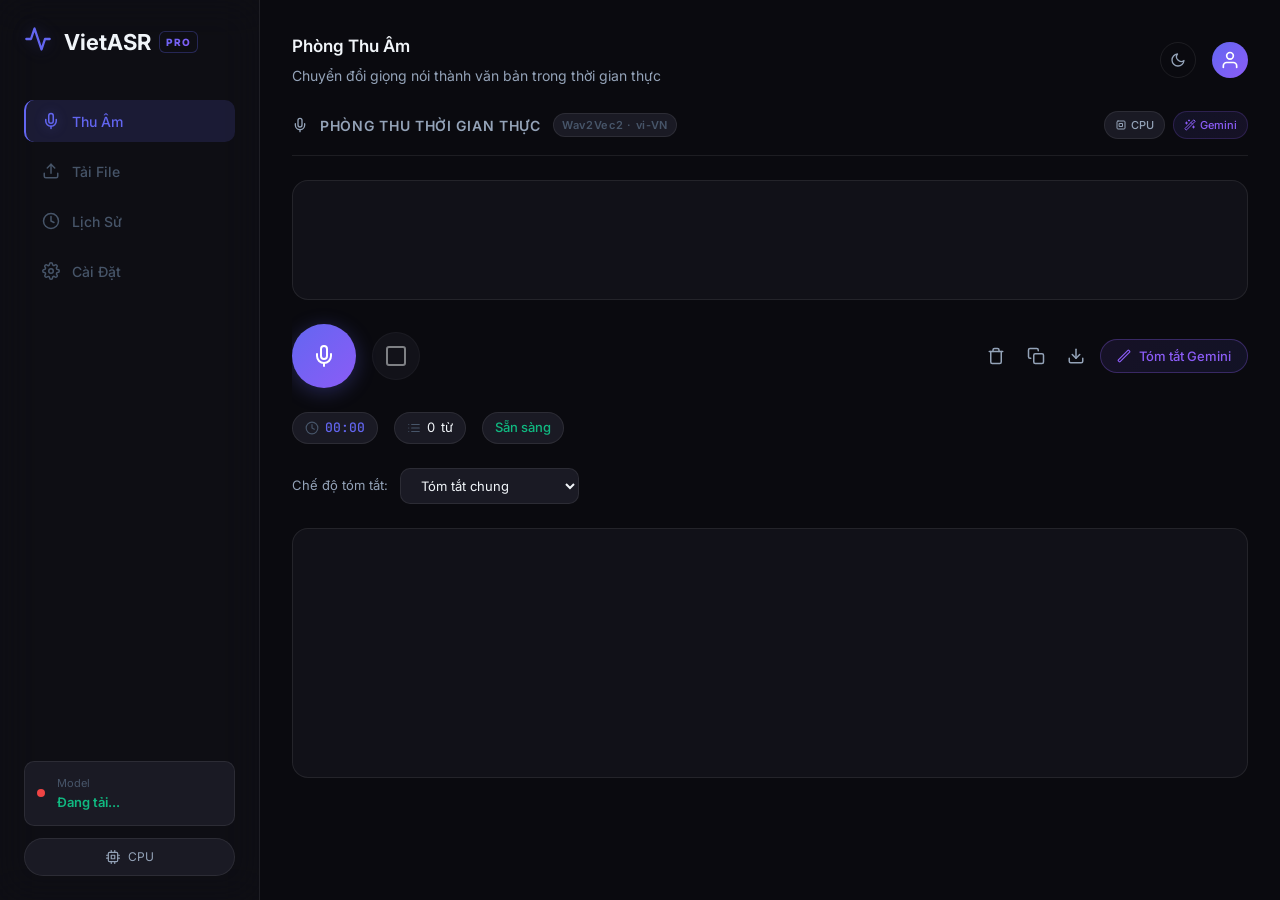
==== frontend/index.html @ 1d0c3a85 "Deploy: Preparation for split deployment (Render backend + Vercel frontend) - Added /frontend folder" ====
<!-- 
  @file: index.html
  @description: Giao diện chính của VietASR Pro (Thiết kế Component-based theo chuẩn SaaS).
  @author: Nguyễn Trí Thượng
  @project: VietASR Pro
  @email: nguyentrithuong471@gmail.com
  @github: CheeseThuong
  @version: 2.0.0
-->
<!DOCTYPE html>
<html lang="vi" data-theme="dark">
<head>
    <meta charset="UTF-8">
    <meta name="viewport" content="width=device-width, initial-scale=1.0">
    <title>VietASR Pro - Nhận Dạng Giọng Nói Tiếng Việt</title>
    <meta name="description" content="Ứng dụng nhận dạng giọng nói tiếng Việt chuyên nghiệp sử dụng AI Wav2Vec2">
    <!-- Google Fonts: Inter, Be Vietnam Pro, JetBrains Mono -->
    <link rel="preconnect" href="https://fonts.googleapis.com">
    <link rel="preconnect" href="https://fonts.gstatic.com" crossorigin>
    <link href="https://fonts.googleapis.com/css2?family=Inter:wght@300;400;500;600;700&family=Be+Vietnam+Pro:wght@400;500;600;700&family=JetBrains+Mono:wght@400;500&display=swap" rel="stylesheet">
    <link rel="stylesheet" href="./css/style.css">
</head>
<body>
<div class="app-container">

    <!-- ===== SIDEBAR ===== -->
    <aside class="sidebar">
        <div class="logo-container">
            <div class="logo-icon">
                <!-- fa-chart-line equivalent -->
                <svg viewBox="0 0 24 24" fill="none" stroke="currentColor" stroke-width="2" stroke-linecap="round" stroke-linejoin="round"><polyline points="22 12 18 12 15 21 9 3 6 12 2 12"></polyline></svg>
            </div>
            <h1 class="logo-text">VietASR <span class="badge-pro">PRO</span></h1>
        </div>
        <nav class="nav-menu">
            <button class="nav-item active" data-tab="recording">
                <!-- fa-microphone -->
                <svg viewBox="0 0 24 24" fill="none" stroke="currentColor" stroke-width="2" stroke-linecap="round" stroke-linejoin="round"><path d="M12 2a3 3 0 0 0-3 3v7a3 3 0 0 0 6 0V5a3 3 0 0 0-3-3Z"></path><path d="M19 10v2a7 7 0 0 1-14 0v-2"></path><line x1="12" y1="19" x2="12" y2="22"></line></svg>
                <span>Thu Âm</span>
            </button>
            <button class="nav-item" data-tab="upload">
                <!-- fa-upload -->
                <svg viewBox="0 0 24 24" fill="none" stroke="currentColor" stroke-width="2" stroke-linecap="round" stroke-linejoin="round"><path d="M21 15v4a2 2 0 0 1-2 2H5a2 2 0 0 1-2-2v-4"></path><polyline points="17 8 12 3 7 8"></polyline><line x1="12" y1="3" x2="12" y2="15"></line></svg>
                <span>Tải File</span>
            </button>
            <button class="nav-item" data-tab="history">
                <!-- fa-history -->
                <svg viewBox="0 0 24 24" fill="none" stroke="currentColor" stroke-width="2" stroke-linecap="round" stroke-linejoin="round"><circle cx="12" cy="12" r="10"></circle><polyline points="12 6 12 12 16 14"></polyline></svg>
                <span>Lịch Sử</span>
            </button>
            <button class="nav-item" data-tab="settings">
                <!-- fa-cog -->
                <svg viewBox="0 0 24 24" fill="none" stroke="currentColor" stroke-width="2" stroke-linecap="round" stroke-linejoin="round"><circle cx="12" cy="12" r="3"></circle><path d="M19.4 15a1.65 1.65 0 0 0 .33 1.82l.06.06a2 2 0 0 1 0 2.83 2 2 0 0 1-2.83 0l-.06-.06a1.65 1.65 0 0 0-1.82-.33 1.65 1.65 0 0 0-1 1.51V21a2 2 0 0 1-2 2 2 2 0 0 1-2-2v-.09A1.65 1.65 0 0 0 9 19.4a1.65 1.65 0 0 0-1.82.33l-.06.06a2 2 0 0 1-2.83 0 2 2 0 0 1 0-2.83l.06-.06a1.65 1.65 0 0 0 .33-1.82 1.65 1.65 0 0 0-1.51-1H3a2 2 0 0 1-2-2 2 2 0 0 1 2-2h.09A1.65 1.65 0 0 0 4.6 9a1.65 1.65 0 0 0-.33-1.82l-.06-.06a2 2 0 0 1 0-2.83 2 2 0 0 1 2.83 0l.06.06a1.65 1.65 0 0 0 1.82.33H9a1.65 1.65 0 0 0 1-1.51V3a2 2 0 0 1 2-2 2 2 0 0 1 2 2v.09a1.65 1.65 0 0 0 1 1.51 1.65 1.65 0 0 0 1.82-.33l.06-.06a2 2 0 0 1 2.83 0 2 2 0 0 1 0 2.83l-.06.06a1.65 1.65 0 0 0-.33 1.82V9a1.65 1.65 0 0 0 1.51 1H21a2 2 0 0 1 2 2 2 2 0 0 1-2 2h-.09a1.65 1.65 0 0 0-1.51 1z"></path></svg>
                <span>Cài Đặt</span>
            </button>
        </nav>
        <div class="sidebar-footer">
            <div class="status-card">
                <div class="status-indicator status-offline" id="modelStatusIndicator"></div>
                <div class="status-info">
                    <span class="status-label">Model</span>
                    <span class="status-value" id="modelStatusText">Đang tải...</span>
                </div>
            </div>
            <div class="device-info">
                <!-- fa-microchip -->
                <svg viewBox="0 0 24 24" fill="none" stroke="currentColor" stroke-width="2" stroke-linecap="round" stroke-linejoin="round"><rect x="4" y="4" width="16" height="16" rx="2" ry="2"></rect><rect x="9" y="9" width="6" height="6"></rect><line x1="9" y1="1" x2="9" y2="4"></line><line x1="15" y1="1" x2="15" y2="4"></line><line x1="9" y1="20" x2="9" y2="23"></line><line x1="15" y1="20" x2="15" y2="23"></line><line x1="20" y1="9" x2="23" y2="9"></line><line x1="20" y1="14" x2="23" y2="14"></line><line x1="1" y1="9" x2="4" y2="9"></line><line x1="1" y1="14" x2="4" y2="14"></line></svg>
                <span id="deviceInfoText">CPU</span>
            </div>
        </div>
    </aside>

    <!-- ===== MAIN ===== -->
    <main class="main-content">
        <header class="top-bar">
            <div class="page-title">
                <h2 id="pageTitle">Phòng Thu Âm</h2>
                <p class="page-subtitle" id="pageSubtitle">
                    Chuyển đổi giọng nói thành văn bản trong thời gian thực
                </p>
            </div>
            <div class="top-actions">
                <button class="theme-toggle" id="themeToggle" title="Sáng/Tối">
                    <!-- fa-moon default -->
                    <svg viewBox="0 0 24 24" fill="none" stroke="currentColor" stroke-width="2" stroke-linecap="round" stroke-linejoin="round"><path d="M21 12.79A9 9 0 1 1 11.21 3 7 7 0 0 0 21 12.79z"></path></svg>
                </button>
                <div class="user-profile">
                    <!-- fa-user -->
                    <svg viewBox="0 0 24 24" fill="none" stroke="currentColor" stroke-width="2" stroke-linecap="round" stroke-linejoin="round"><path d="M20 21v-2a4 4 0 0 0-4-4H8a4 4 0 0 0-4 4v2"></path><circle cx="12" cy="7" r="4"></circle></svg>
                </div>
            </div>
        </header>

        <div class="content-wrapper">

        <!-- ========== RECORDING PAGE ========== -->
        <section id="recordingSection" class="section active">

            <!-- Browser warning -->
            <div id="browserWarning" class="browser-warning" hidden>
                <!-- fa-exclamation-triangle -->
                <svg viewBox="0 0 24 24" fill="none" stroke="currentColor" stroke-width="2" stroke-linecap="round" stroke-linejoin="round"><path d="M10.29 3.86L1.82 18a2 2 0 0 0 1.71 3h16.94a2 2 0 0 0 1.71-3L13.71 3.86a2 2 0 0 0-3.42 0z"></path><line x1="12" y1="9" x2="12" y2="13"></line><line x1="12" y1="17" x2="12.01" y2="17"></line></svg>
                Phòng thu yêu cầu <strong>Chrome hoặc Edge</strong>. Vui lòng đổi trình duyệt.
            </div>

            <div class="recording-studio">
                <div class="studio-header">
                    <div class="studio-title-row">
                        <svg viewBox="0 0 24 24" fill="none" stroke="currentColor" stroke-width="2" stroke-linecap="round" stroke-linejoin="round"><path d="M12 2a3 3 0 0 0-3 3v7a3 3 0 0 0 6 0V5a3 3 0 0 0-3-3Z"></path><path d="M19 10v2a7 7 0 0 1-14 0v-2"></path><line x1="12" y1="19" x2="12" y2="22"></line></svg>
                        <span>PHÒNG THU THỜI GIAN THỰC</span>
                        <span class="engine-badge">Wav2Vec2 &middot; vi-VN</span>
                    </div>
                    <div class="studio-badges">
                        <span class="badge gpu-badge" id="gpuBadge">
                            <svg viewBox="0 0 24 24" fill="none" stroke="currentColor" stroke-width="2" stroke-linecap="round" stroke-linejoin="round"><rect x="4" y="4" width="16" height="16" rx="2" ry="2"></rect><rect x="9" y="9" width="6" height="6"></rect></svg>
                            <span id="gpuBadgeText">CPU</span>
                        </span>
                        <span class="badge gemini-badge">
                            <svg viewBox="0 0 24 24" fill="none" stroke="currentColor" stroke-width="2" stroke-linecap="round" stroke-linejoin="round"><path d="m21.64 3.64-1.28-1.28a1.21 1.21 0 0 0-1.72 0L2.36 18.64a1.21 1.21 0 0 0 0 1.72l1.28 1.28a1.2 1.2 0 0 0 1.72 0L21.64 5.36a1.2 1.2 0 0 0 0-1.72Z"></path><path d="m14 7 3 3"></path><path d="M5 6v4"></path><path d="M19 14v4"></path><path d="M10 2v2"></path><path d="M7 8H3"></path><path d="M21 16h-4"></path><path d="M11 3H9"></path></svg>
                            Gemini
                        </span>
                    </div>
                </div>

                <!-- Speaker Wizard -->
                <div id="speakerWizard" class="speaker-wizard" hidden>
                    <div id="wizardStep0" class="wizard-step">
                        <h3>
                            <svg viewBox="0 0 24 24" fill="none" stroke="currentColor" stroke-width="2" stroke-linecap="round" stroke-linejoin="round"><path d="M17 21v-2a4 4 0 0 0-4-4H5a4 4 0 0 0-4 4v2"></path><circle cx="9" cy="7" r="4"></circle><path d="M23 21v-2a4 4 0 0 0-3-3.87"></path><path d="M16 3.13a4 4 0 0 1 0 7.75"></path></svg>
                            Có bao nhiêu người tham gia?
                        </h3>
                        <div class="wizard-count-btns">
                            <button class="wizard-count-btn" data-count="1">1 người</button>
                            <button class="wizard-count-btn" data-count="2">2 người</button>
                            <button class="wizard-count-btn" data-count="3">3 người</button>
                            <button class="wizard-count-btn" data-count="4">4 người</button>
                        </div>
                        <button class="btn-text" id="skipWizardBtn">
                            <svg viewBox="0 0 24 24" fill="none" stroke="currentColor" stroke-width="2" stroke-linecap="round" stroke-linejoin="round"><polygon points="5 4 15 12 5 20 5 4"></polygon><line x1="19" y1="5" x2="19" y2="19"></line></svg>
                            Bỏ qua — Tự động phát hiện
                        </button>
                    </div>
                    <div id="wizardStepRegister" class="wizard-step" hidden>
                        <div id="wizardSpeakers" class="wizard-speakers-list"></div>
                        <div class="wizard-actions">
                            <button class="btn btn-primary" id="startAfterSetup">
                                <svg viewBox="0 0 24 24" fill="none" stroke="currentColor" stroke-width="2" stroke-linecap="round" stroke-linejoin="round"><polygon points="5 3 19 12 5 21 5 3"></polygon></svg>
                                Bắt đầu ghi âm
                            </button>
                        </div>
                    </div>
                </div>

                <!-- Speaker Activity Bar -->
                <div id="speakerActivityBar" class="speaker-activity-bar" hidden>
                    <span class="activity-label">Đang nói:</span>
                    <div class="speaker-dots" id="speakerDots"></div>
                </div>

                <!-- Visualizer -->
                <div class="visualizer-container">
                    <canvas id="audioVisualizer"></canvas>
                </div>

                <!-- Controls -->
                <div class="recording-controls">
                    <div class="controls-row">
                        <button class="btn-control btn-record" id="startRecordBtn" title="Bắt đầu">
                            <svg viewBox="0 0 24 24" fill="none" stroke="currentColor" stroke-width="2" stroke-linecap="round" stroke-linejoin="round"><path d="M12 2a3 3 0 0 0-3 3v7a3 3 0 0 0 6 0V5a3 3 0 0 0-3-3Z"></path><path d="M19 10v2a7 7 0 0 1-14 0v-2"></path><line x1="12" y1="19" x2="12" y2="22"></line></svg>
                        </button>
                        <button class="btn-control btn-pause" id="pauseRecordBtn" title="Tạm dừng" hidden>
                            <svg viewBox="0 0 24 24" fill="none" stroke="currentColor" stroke-width="2" stroke-linecap="round" stroke-linejoin="round"><rect x="6" y="4" width="4" height="16"></rect><rect x="14" y="4" width="4" height="16"></rect></svg>
                        </button>
                        <button class="btn-control btn-stop" id="stopRecordBtn" disabled title="Dừng">
                            <svg viewBox="0 0 24 24" fill="none" stroke="currentColor" stroke-width="2" stroke-linecap="round" stroke-linejoin="round"><rect x="3" y="3" width="18" height="18" rx="2" ry="2"></rect></svg>
                        </button>
                    </div>
                    <div class="controls-actions">
                        <button class="btn-icon" id="clearResultBtn" title="Xóa">
                            <svg viewBox="0 0 24 24" fill="none" stroke="currentColor" stroke-width="2" stroke-linecap="round" stroke-linejoin="round"><polyline points="3 6 5 6 21 6"></polyline><path d="M19 6v14a2 2 0 0 1-2 2H7a2 2 0 0 1-2-2V6m3 0V4a2 2 0 0 1 2-2h4a2 2 0 0 1 2 2v2"></path></svg>
                        </button>
                        <button class="btn-icon" id="copyResultBtn" title="Sao chép">
                            <svg viewBox="0 0 24 24" fill="none" stroke="currentColor" stroke-width="2" stroke-linecap="round" stroke-linejoin="round"><rect x="9" y="9" width="13" height="13" rx="2" ry="2"></rect><path d="M5 15H4a2 2 0 0 1-2-2V4a2 2 0 0 1 2-2h9a2 2 0 0 1 2 2v1"></path></svg>
                        </button>
                        <button class="btn-icon" id="exportTxtBtn" title="Xuất .txt">
                            <svg viewBox="0 0 24 24" fill="none" stroke="currentColor" stroke-width="2" stroke-linecap="round" stroke-linejoin="round"><path d="M21 15v4a2 2 0 0 1-2 2H5a2 2 0 0 1-2-2v-4"></path><polyline points="7 10 12 15 17 10"></polyline><line x1="12" y1="15" x2="12" y2="3"></line></svg>
                        </button>
                        <button class="btn-ai-summary" id="summarizeBtn">
                            <svg viewBox="0 0 24 24" fill="none" stroke="currentColor" stroke-width="2" stroke-linecap="round" stroke-linejoin="round"><path d="m21.64 3.64-1.28-1.28a1.21 1.21 0 0 0-1.72 0L2.36 18.64a1.21 1.21 0 0 0 0 1.72l1.28 1.28a1.2 1.2 0 0 0 1.72 0L21.64 5.36a1.2 1.2 0 0 0 0-1.72Z"></path></svg> Tóm tắt Gemini
                        </button>
                    </div>
                </div>

                <!-- Meta bar -->
                <div class="rec-meta-bar">
                    <span>
                        <svg viewBox="0 0 24 24" fill="none" stroke="currentColor" stroke-width="2" stroke-linecap="round" stroke-linejoin="round"><circle cx="12" cy="12" r="10"></circle><polyline points="12 6 12 12 16 14"></polyline></svg> 
                        <span id="recordingTimer">00:00</span>
                    </span>
                    <span>
                        <svg viewBox="0 0 24 24" fill="none" stroke="currentColor" stroke-width="2" stroke-linecap="round" stroke-linejoin="round"><line x1="8" y1="6" x2="21" y2="6"></line><line x1="8" y1="12" x2="21" y2="12"></line><line x1="8" y1="18" x2="21" y2="18"></line><line x1="3" y1="6" x2="3.01" y2="6"></line><line x1="3" y1="12" x2="3.01" y2="12"></line><line x1="3" y1="18" x2="3.01" y2="18"></line></svg>
                        <span id="wordCount">0</span> từ
                    </span>
                    <span class="rec-status" id="recStatusText">Sẵn sàng</span>
                </div>

                <!-- Mode selector -->
                <div class="mode-row">
                    <label for="smartModeSelect">Chế độ tóm tắt:</label>
                    <select id="smartModeSelect" class="styled-select">
                        <option value="summary">Tóm tắt chung</option>
                        <option value="meeting">Biên bản cuộc họp</option>
                        <option value="notes">Ghi chú học tập</option>
                        <option value="translate">Dịch sang tiếng Anh</option>
                    </select>
                </div>

                <!-- Transcript -->
                <div class="transcript-panel">
                    <div class="transcript-area" id="transcriptArea">
                        <div id="speakerLines" class="speaker-lines"></div>
                        <div class="interim-line">
                            <span id="interimResult" class="interim-text"></span>
                        </div>
                    </div>
                    <div id="recSpeakerLegend" class="speaker-legend" hidden></div>
                </div>
            </div>
        </section>

        <!-- ========== UPLOAD PAGE ========== -->
        <section id="uploadSection" class="section">
            <div class="upload-zone" id="dropZone">
                <div class="upload-content">
                    <span class="upload-icon-large">
                        <svg viewBox="0 0 24 24" fill="none" stroke="currentColor" stroke-width="2" stroke-linecap="round" stroke-linejoin="round"><path d="M4 14.899A7 7 0 1 1 15.71 8h1.79a4.5 4.5 0 0 1 2.5 8.242"></path><path d="M12 12v9"></path><path d="m8 16 4-4 4 4"></path></svg>
                    </span>
                    <h3>Kéo thả file âm thanh vào đây</h3>
                    <p>Hỗ trợ: WAV, MP3, FLAC, M4A, OGG, MP4, AAC, WMA &middot; Tối đa 500MB</p>
                    
                    <div class="file-format-badges">
                        <span class="format-chip">WAV</span>
                        <span class="format-chip">MP3</span>
                        <span class="format-chip">FLAC</span>
                        <span class="format-chip">M4A</span>
                    </div>

                    <button class="btn btn-primary" id="browseFileBtn">
                        <svg viewBox="0 0 24 24" fill="none" stroke="currentColor" stroke-width="2" stroke-linecap="round" stroke-linejoin="round"><path d="M22 19a2 2 0 0 1-2 2H4a2 2 0 0 1-2-2V5a2 2 0 0 1 2-2h5l2 3h9a2 2 0 0 1 2 2z"></path></svg>
                        Chọn File
                    </button>
                    <input type="file" id="fileInput" hidden accept=".wav,.mp3,.flac,.m4a,.ogg,.mp4,.aac,.wma,.opus">
                    <audio id="audioPreview" controls style="display:none; margin-top:12px; width:100%;"></audio>
                    
                    <textarea id="groundTruthInput" class="upload-ground-truth" placeholder="Ground truth (tùy chọn) để tính WER..."></textarea>
                    
                    <div class="upload-diarization-controls">
                        <label class="toggle-switch">
                            <input type="checkbox" id="enableDiarization" checked>
                            <span class="slider"></span>
                            <span class="label-text">
                                <svg viewBox="0 0 24 24" fill="none" stroke="currentColor" stroke-width="2" stroke-linecap="round" stroke-linejoin="round"><path d="M17 21v-2a4 4 0 0 0-4-4H5a4 4 0 0 0-4 4v2"></path><circle cx="9" cy="7" r="4"></circle><path d="M23 21v-2a4 4 0 0 0-3-3.87"></path><path d="M16 3.13a4 4 0 0 1 0 7.75"></path></svg>
                                Nhận diện người nói
                            </span>
                        </label>
                        <div class="speaker-range" id="speakerRangeControls">
                            <label>Số người:
                                <select id="minSpeakersSelect" class="styled-select mini-select">
                                    <option value="1">1</option>
                                    <option value="2" selected>2</option>
                                    <option value="3">3</option>
                                </select>
                                &mdash;
                                <select id="maxSpeakersSelect" class="styled-select mini-select">
                                    <option value="2">2</option>
                                    <option value="3">3</option>
                                    <option value="4" selected>4</option>
                                </select>
                            </label>
                        </div>
                    </div>
                </div>
            </div>

            <!-- Progress -->
            <div id="uploadProgress" class="upload-progress" hidden>
                <div class="progress-bar-container">
                    <div class="progress-bar" id="uploadProgressBar" style="width:0%"></div>
                </div>
                <div class="progress-text" id="uploadProgressText">Đang xử lý...</div>
            </div>

            <!-- Results -->
            <div id="uploadResultPanel" class="results-panel upload-results-panel" hidden>
                <div class="panel-header">
                    <h3>
                        <svg viewBox="0 0 24 24" fill="none" stroke="currentColor" stroke-width="2" stroke-linecap="round" stroke-linejoin="round"><polyline points="22 12 18 12 15 21 9 3 6 12 2 12"></polyline></svg>
                        Kết Quả Nhận Dạng
                    </h3>
                    <div class="panel-actions">
                        <button class="btn-icon" id="uploadCopyBtn" title="Sao chép">
                            <svg viewBox="0 0 24 24" fill="none" stroke="currentColor" stroke-width="2" stroke-linecap="round" stroke-linejoin="round"><rect x="9" y="9" width="13" height="13" rx="2" ry="2"></rect><path d="M5 15H4a2 2 0 0 1-2-2V4a2 2 0 0 1 2-2h9a2 2 0 0 1 2 2v1"></path></svg>
                        </button>
                        <button class="btn-icon" id="uploadClearBtn" title="Xóa">
                            <svg viewBox="0 0 24 24" fill="none" stroke="currentColor" stroke-width="2" stroke-linecap="round" stroke-linejoin="round"><polyline points="3 6 5 6 21 6"></polyline><path d="M19 6v14a2 2 0 0 1-2 2H7a2 2 0 0 1-2-2V6m3 0V4a2 2 0 0 1 2-2h4a2 2 0 0 1 2 2v2"></path></svg>
                        </button>
                        <button class="btn-icon" id="uploadDownloadBtn" title="Tải xuống">
                            <svg viewBox="0 0 24 24" fill="none" stroke="currentColor" stroke-width="2" stroke-linecap="round" stroke-linejoin="round"><path d="M21 15v4a2 2 0 0 1-2 2H5a2 2 0 0 1-2-2v-4"></path><polyline points="7 10 12 15 17 10"></polyline><line x1="12" y1="15" x2="12" y2="3"></line></svg>
                        </button>
                        <button class="btn-ai-summary" id="uploadSummarizeBtn">
                            <svg viewBox="0 0 24 24" fill="none" stroke="currentColor" stroke-width="2" stroke-linecap="round" stroke-linejoin="round"><path d="m21.64 3.64-1.28-1.28a1.21 1.21 0 0 0-1.72 0L2.36 18.64a1.21 1.21 0 0 0 0 1.72l1.28 1.28a1.2 1.2 0 0 0 1.72 0L21.64 5.36a1.2 1.2 0 0 0 0-1.72Z"></path></svg> Tóm tắt
                        </button>
                    </div>
                </div>
                <div class="tabs-container">
                    <div class="tabs-header">
                        <button class="tab-btn active" data-target="upload-tab-plain">Văn bản thuần</button>
                        <button class="tab-btn" data-target="upload-tab-dialogue">Hội thoại</button>
                    </div>
                    <div class="tabs-body">
                        <div class="tab-content active" id="upload-tab-plain">
                            <div class="transcription-editor">
                                <div id="uploadFinalResult" class="final-text" contenteditable="true" data-placeholder="Văn bản nhận dạng sẽ hiển thị tại đây..."></div>
                            </div>
                        </div>
                        <div class="tab-content" id="upload-tab-dialogue">
                            <div id="dialogueContainer" class="dialogue-container"></div>
                        </div>
                    </div>
                </div>
                <div id="speakerLegend" class="speaker-legend" hidden></div>
                <div id="speakerStatsGrid" class="speaker-stats-grid" hidden></div>
                <div class="result-meta">
                    <span>
                        <svg viewBox="0 0 24 24" fill="none" stroke="currentColor" stroke-width="2" stroke-linecap="round" stroke-linejoin="round"><path d="M17 21v-2a4 4 0 0 0-4-4H5a4 4 0 0 0-4 4v2"></path><circle cx="9" cy="7" r="4"></circle><path d="M23 21v-2a4 4 0 0 0-3-3.87"></path><path d="M16 3.13a4 4 0 0 1 0 7.75"></path></svg>
                        <span id="uploadSpeakerCount">&mdash;</span>
                    </span>
                    <span>
                        <svg viewBox="0 0 24 24" fill="none" stroke="currentColor" stroke-width="2" stroke-linecap="round" stroke-linejoin="round"><path d="M4 7V4h16v3"></path><path d="M9 20h6"></path><path d="M12 4v16"></path></svg>
                        <span id="uploadWordCount">0</span> từ
                    </span>
                    <span>
                        <svg viewBox="0 0 24 24" fill="none" stroke="currentColor" stroke-width="2" stroke-linecap="round" stroke-linejoin="round"><circle cx="12" cy="12" r="10"></circle><polyline points="12 6 12 12 16 14"></polyline></svg>
                        <span id="uploadProcessTime">0s</span>
                    </span>
                    <span>
                        <svg viewBox="0 0 24 24" fill="none" stroke="currentColor" stroke-width="2" stroke-linecap="round" stroke-linejoin="round"><polyline points="22 12 18 12 15 21 9 3 6 12 2 12"></polyline></svg>
                        <span id="uploadWerText">WER: &mdash;</span>
                    </span>
                </div>
            </div>
            <div class="file-list" id="uploadFileList"></div>
        </section>

        <!-- ========== HISTORY PAGE ========== -->
        <section id="historySection" class="section">
            <div class="history-container">
                <div class="section-header">
                    <h3>
                        <svg viewBox="0 0 24 24" fill="none" stroke="currentColor" stroke-width="2" stroke-linecap="round" stroke-linejoin="round"><circle cx="12" cy="12" r="10"></circle><polyline points="12 6 12 12 16 14"></polyline></svg>
                        Lịch Sử Nhận Dạng
                    </h3>
                    <button class="btn-text" id="clearHistoryBtn">
                        <svg viewBox="0 0 24 24" fill="none" stroke="currentColor" stroke-width="2" stroke-linecap="round" stroke-linejoin="round"><polyline points="3 6 5 6 21 6"></polyline><path d="M19 6v14a2 2 0 0 1-2 2H7a2 2 0 0 1-2-2V6m3 0V4a2 2 0 0 1 2-2h4a2 2 0 0 1 2 2v2"></path></svg>
                        Xóa tất cả
                    </button>
                </div>
                <div class="history-list" id="historyList">
                    <div class="empty-state">
                        <svg viewBox="0 0 24 24" fill="none" stroke="currentColor" stroke-width="2" stroke-linecap="round" stroke-linejoin="round"><circle cx="12" cy="12" r="10"></circle><polyline points="12 6 12 12 16 14"></polyline></svg>
                        <p>Chưa có lịch sử</p>
                    </div>
                </div>
            </div>
        </section>

        <!-- ========== SETTINGS PAGE ========== -->
        <section id="settingsSection" class="section">
            <div class="settings-container">
                <h3>
                    <svg viewBox="0 0 24 24" fill="none" stroke="currentColor" stroke-width="2" stroke-linecap="round" stroke-linejoin="round"><circle cx="12" cy="12" r="3"></circle><path d="M19.4 15a1.65 1.65 0 0 0 .33 1.82l.06.06a2 2 0 0 1 0 2.83 2 2 0 0 1-2.83 0l-.06-.06a1.65 1.65 0 0 0-1.82-.33 1.65 1.65 0 0 0-1 1.51V21a2 2 0 0 1-2 2 2 2 0 0 1-2-2v-.09A1.65 1.65 0 0 0 9 19.4a1.65 1.65 0 0 0-1.82.33l-.06.06a2 2 0 0 1-2.83 0 2 2 0 0 1 0-2.83l.06-.06a1.65 1.65 0 0 0 .33-1.82 1.65 1.65 0 0 0-1.51-1H3a2 2 0 0 1-2-2 2 2 0 0 1 2-2h.09A1.65 1.65 0 0 0 4.6 9a1.65 1.65 0 0 0-.33-1.82l-.06-.06a2 2 0 0 1 0-2.83 2 2 0 0 1 2.83 0l.06.06a1.65 1.65 0 0 0 1.82.33H9a1.65 1.65 0 0 0 1-1.51V3a2 2 0 0 1 2-2 2 2 0 0 1 2 2v.09a1.65 1.65 0 0 0 1 1.51 1.65 1.65 0 0 0 1.82-.33l.06-.06a2 2 0 0 1 2.83 0 2 2 0 0 1 0 2.83l-.06.06a1.65 1.65 0 0 0-.33 1.82V9a1.65 1.65 0 0 0 1.51 1H21a2 2 0 0 1 2 2 2 2 0 0 1-2 2h-.09a1.65 1.65 0 0 0-1.51 1z"></path></svg>
                    Cài Đặt
                </h3>
                <div class="setting-group">
                    <label>Microphone</label>
                    <select id="micSelect" class="form-select">
                        <option value="default">Mặc định hệ thống</option>
                    </select>
                </div>
                <div class="setting-group">
                    <label>Ngôn ngữ nhận dạng</label>
                    <select id="langSelect" class="form-select">
                        <option value="vi-VN">Tiếng Việt (vi-VN)</option>
                        <option value="en-US">Tiếng Anh (en-US)</option>
                    </select>
                </div>
                <div class="setting-group">
                    <label class="toggle-switch">
                        <input type="checkbox" id="autoNormalizeCheck">
                        <span class="slider"></span>
                        <span class="label-text">Tự động chuẩn hóa văn bản</span>
                    </label>
                </div>
                <div class="settings-divider"></div>
                <h4 class="settings-subsection-title">
                    <svg viewBox="0 0 24 24" fill="none" stroke="currentColor" stroke-width="2" stroke-linecap="round" stroke-linejoin="round"><path d="m21.64 3.64-1.28-1.28a1.21 1.21 0 0 0-1.72 0L2.36 18.64a1.21 1.21 0 0 0 0 1.72l1.28 1.28a1.2 1.2 0 0 0 1.72 0L21.64 5.36a1.2 1.2 0 0 0 0-1.72Z"></path></svg>
                    Hậu xử lý (Post-processing)
                </h4>
                <div class="setting-group">
                    <label class="toggle-switch">
                        <input type="checkbox" id="ppFixDuplicates" checked>
                        <span class="slider"></span>
                        <span class="label-text">Sửa lỗi lặp từ</span>
                    </label>
                </div>
                <div class="setting-group">
                    <label class="toggle-switch">
                        <input type="checkbox" id="ppUseDictionary" checked>
                        <span class="slider"></span>
                        <span class="label-text">Từ điển thay thế</span>
                    </label>
                </div>
                <div class="setting-group">
                    <label class="toggle-switch">
                        <input type="checkbox" id="ppUseLLM">
                        <span class="slider"></span>
                        <span class="label-text">Chỉnh sửa bằng AI (Gemini)</span>
                    </label>
                </div>
            </div>
        </section>

        </div><!-- end content-wrapper -->
    </main>
</div><!-- end app-container -->



<!-- ===== SUMMARY MODAL ===== -->
<div id="summaryModal" class="summary-modal" hidden>
    <div class="summary-modal-content">
        <div class="summary-modal-header">
            <h3>
                <svg viewBox="0 0 24 24" fill="none" stroke="currentColor" stroke-width="2" stroke-linecap="round" stroke-linejoin="round"><path d="m21.64 3.64-1.28-1.28a1.21 1.21 0 0 0-1.72 0L2.36 18.64a1.21 1.21 0 0 0 0 1.72l1.28 1.28a1.2 1.2 0 0 0 1.72 0L21.64 5.36a1.2 1.2 0 0 0 0-1.72Z"></path></svg>
                Kết quả AI
            </h3>
            <button class="btn-icon" id="closeSummaryModal">
                <svg viewBox="0 0 24 24" fill="none" stroke="currentColor" stroke-width="2" stroke-linecap="round" stroke-linejoin="round"><line x1="18" y1="6" x2="6" y2="18"></line><line x1="6" y1="6" x2="18" y2="18"></line></svg>
            </button>
        </div>
        <div class="summary-modal-body" id="summaryModalBody">
            <div class="loading-placeholder">
                <svg class="shimmer-icon" viewBox="0 0 24 24" fill="none" stroke="currentColor" stroke-width="2" stroke-linecap="round" stroke-linejoin="round"><path d="M21 12a9 9 0 1 1-6.219-8.56"></path></svg><br>
                Đang phân tích...
            </div>
        </div>
        <div class="summary-modal-footer">
            <button class="btn btn-secondary" id="closeSummaryBtn">Đóng</button>
            <button class="btn btn-primary" id="copySummaryBtn">
                <svg viewBox="0 0 24 24" fill="none" stroke="currentColor" stroke-width="2" stroke-linecap="round" stroke-linejoin="round"><rect x="9" y="9" width="13" height="13" rx="2" ry="2"></rect><path d="M5 15H4a2 2 0 0 1-2-2V4a2 2 0 0 1 2-2h9a2 2 0 0 1 2 2v1"></path></svg>
                Sao chép
            </button>
        </div>
    </div>
</div>

<!-- ===== TOAST ===== -->
<div id="toastContainer" class="toast-container"></div>

<script src="https://cdn.socket.io/4.7.2/socket.io.min.js"></script>
<!-- Đã loại bỏ icons.js do sử dụng SVG trực tiếp -->
<script src="./js/speaker_profile.js"></script>
<script>
    // Set this to your Render backend URL after deployment
    // Leave empty string '' for local development (Flask serves both)
    window.VIETASR_BASE_URL = "";
  </script>
<script src="./js/main.js"></script>
</body>
</html>
---- frontend/css/style.css ----
/*
 * =============================================================
 *  VietASR Pro — Stylesheet chính
 * =============================================================
 *  Mô tả  : Toàn bộ style cho giao diện VietASR Pro
 *  Tác giả : Nguyễn Trí Thượng
 *  GitHub  : https://github.com/CheeseThuong
 *  Email   : nguyentrithuong471@gmail.com
 * =============================================================
 */

/* =============================================
   DESIGN TOKENS & THEMING
   Định nghĩa toàn bộ CSS Variables cho hệ thống
   ============================================= */
/**
 * @file: style.css
 * @description: Design System cho VietASR Pro (Aesthetics 2025, Dark Theme First).
 * @author: Nguyễn Trí Thượng
 * @project: VietASR Pro
 * @email: nguyentrithuong471@gmail.com
 * @github: CheeseThuong
 * @version: 2.0.0
 */

:root {
  --color-bg: #0A0A0F;
  --color-surface: #111118;
  --color-surface-2: #1A1A24;
  --color-border: rgba(255, 255, 255, 0.08);
  --color-border-hover: rgba(255, 255, 255, 0.15);

  --color-primary: #6366F1;
  --color-primary-hover: #4F46E5;
  --color-primary-glow: rgba(99, 102, 241, 0.3);
  --color-accent: #8B5CF6;

  --color-success: #10B981;
  --color-warning: #F59E0B;
  --color-danger: #EF4444;
  --color-danger-glow: rgba(239, 68, 68, 0.25);

  --color-text-1: #F1F5F9;
  --color-text-2: #94A3B8;
  --color-text-3: #475569;

  --font-sans: 'Inter', 'Be Vietnam Pro', system-ui, sans-serif;
  --font-mono: 'JetBrains Mono', 'Fira Code', monospace;

  --space-1: 4px;
  --space-2: 8px;
  --space-3: 12px;
  --space-4: 16px;
  --space-5: 20px;
  --space-6: 24px;
  --space-8: 32px;
  --space-10: 40px;
  --space-12: 48px;

  --radius-sm: 6px;
  --radius-md: 10px;
  --radius-lg: 16px;
  --radius-xl: 24px;
  --radius-full: 9999px;

  --shadow-sm: 0 1px 3px rgba(0, 0, 0, 0.3);
  --shadow-md: 0 4px 16px rgba(0, 0, 0, 0.4);
  --shadow-lg: 0 8px 32px rgba(0, 0, 0, 0.5);
  --shadow-glow: 0 0 20px var(--color-primary-glow);

  --ease-fast: 120ms cubic-bezier(0.4, 0, 0.2, 1);
  --ease-normal: 220ms cubic-bezier(0.4, 0, 0.2, 1);
  --ease-slow: 380ms cubic-bezier(0.4, 0, 0.2, 1);
  --ease-spring: 400ms cubic-bezier(0.34, 1.56, 0.64, 1);
}

[data-theme="light"] {
  --color-bg: #F8FAFC;
  --color-surface: #FFFFFF;
  --color-surface-2: #F1F5F9;
  --color-border: rgba(0, 0, 0, 0.08);
  --color-border-hover: rgba(0, 0, 0, 0.15);

  --color-text-1: #0F172A;
  --color-text-2: #475569;
  --color-text-3: #94A3B8;

  --shadow-sm: 0 1px 3px rgba(0, 0, 0, 0.05);
  --shadow-md: 0 4px 16px rgba(0, 0, 0, 0.08);
  --shadow-lg: 0 8px 32px rgba(0, 0, 0, 0.1);
  --shadow-glow: 0 0 20px rgba(99, 102, 241, 0.15);
}

/* =============================================
   RESET & TYPOGRAPHY
   Reset cơ bản và scale font chữ
   ============================================= */
*, *::before, *::after {
  box-sizing: border-box;
  margin: 0;
  padding: 0;
}

body {
  font-family: var(--font-sans);
  font-size: 14px;
  font-weight: 400;
  line-height: 1.65;
  color: var(--color-text-1);
  background-color: var(--color-bg);
  overflow: hidden;
  height: 100vh;
}

h1 {
  font-size: 22px;
  font-weight: 700;
  color: var(--color-text-1);
}

h2 {
  font-size: 17px;
  font-weight: 600;
  color: var(--color-text-1);
}

h3 {
  font-size: 15px;
  font-weight: 600;
  color: var(--color-text-1);
}

small {
  font-size: 12px;
  font-weight: 400;
  color: var(--color-text-2);
}

.mono {
  font-family: var(--font-mono);
  color: var(--color-primary);
}

[hidden] {
  display: none !important;
}

/* =============================================
   LAYOUT APP
   Lưới chính của toàn bộ giao diện
   ============================================= */
.app-container {
  display: flex;
  height: 100vh;
  width: 100vw;
}

/* =============================================
   SIDEBAR NAVIGATION
   Menu bên trái, glass effect
   ============================================= */
.sidebar {
  width: 260px;
  background-color: rgba(17, 17, 24, 0.6);
  backdrop-filter: blur(20px);
  border-right: 1px solid var(--color-border);
  display: flex;
  flex-direction: column;
  padding: var(--space-6);
  transition: background var(--ease-normal);
  z-index: 10;
}

[data-theme="light"] .sidebar {
  background-color: rgba(255, 255, 255, 0.6);
}

.logo-container {
  display: flex;
  align-items: center;
  gap: var(--space-3);
  margin-bottom: var(--space-10);
}

.logo-icon svg {
  width: 28px;
  height: 28px;
  color: var(--color-primary);
  filter: drop-shadow(0 0 8px var(--color-primary-glow));
}

.logo-text {
  display: flex;
  align-items: center;
  gap: var(--space-2);
  margin: 0;
}

.badge-pro {
  background: linear-gradient(135deg, var(--color-primary), var(--color-accent));
  -webkit-background-clip: text;
  -webkit-text-fill-color: transparent;
  font-size: 10px;
  font-weight: 800;
  letter-spacing: 0.1em;
  padding: 2px 6px;
  border-radius: var(--radius-sm);
  border: 1px solid rgba(99, 102, 241, 0.3);
}

.nav-menu {
  display: flex;
  flex-direction: column;
  gap: var(--space-2);
  flex: 1;
}

.nav-item {
  display: flex;
  align-items: center;
  gap: var(--space-3);
  padding: var(--space-3) var(--space-4);
  border-radius: var(--radius-md);
  background: transparent;
  border: none;
  border-left: 2px solid transparent;
  color: var(--color-text-3);
  font-family: inherit;
  font-size: 14px;
  font-weight: 500;
  cursor: pointer;
  transition: all var(--ease-fast);
  text-align: left;
}

.nav-item svg {
  width: 18px;
  height: 18px;
  transition: filter var(--ease-fast);
}

.nav-item:hover {
  background-color: rgba(99, 102, 241, 0.08);
  color: var(--color-text-2);
}

.nav-item.active {
  background-color: rgba(99, 102, 241, 0.15);
  color: var(--color-primary);
  border-left-color: var(--color-primary);
}

.nav-item.active svg {
  filter: drop-shadow(0 0 6px var(--color-primary-glow));
}

.sidebar-footer {
  margin-top: auto;
  display: flex;
  flex-direction: column;
  gap: var(--space-3);
}

.status-card {
  display: flex;
  align-items: center;
  gap: var(--space-3);
  padding: var(--space-3);
  border-radius: var(--radius-md);
  background: var(--color-surface-2);
  border: 1px solid var(--color-border);
}

.status-indicator {
  width: 8px;
  height: 8px;
  border-radius: 50%;
  background-color: var(--color-warning);
}

.status-indicator.status-online {
  background-color: var(--color-success);
  animation: dot-pulse 2s infinite;
}

.status-indicator.status-offline {
  background-color: var(--color-danger);
}

@keyframes dot-pulse {
  0% { box-shadow: 0 0 0 0 rgba(16, 185, 129, 0.4); }
  70% { box-shadow: 0 0 0 6px rgba(16, 185, 129, 0); }
  100% { box-shadow: 0 0 0 0 rgba(16, 185, 129, 0); }
}

.status-info {
  display: flex;
  flex-direction: column;
}

.status-label {
  font-size: 11px;
  color: var(--color-text-3);
}

.status-value {
  font-size: 13px;
  font-weight: 600;
  color: var(--color-success);
}

.device-info {
  display: flex;
  align-items: center;
  justify-content: center;
  gap: var(--space-2);
  font-size: 12px;
  color: var(--color-text-2);
  background: var(--color-surface-2);
  border: 1px solid var(--color-border);
  padding: var(--space-2);
  border-radius: 9999px; /* Pill style */
}

.device-info svg {
  width: 14px;
  height: 14px;
}

/* =============================================
   MAIN CONTENT & HEADER
   Phần chính của ứng dụng
   ============================================= */
.main-content {
  flex: 1;
  display: flex;
  flex-direction: column;
  padding: var(--space-8);
  gap: var(--space-6);
  position: relative;
  overflow: hidden;
}

.top-bar {
  display: flex;
  justify-content: space-between;
  align-items: center;
  flex-shrink: 0;
}

.page-title h2 {
  margin: 0;
}

.page-subtitle {
  color: var(--color-text-2);
  margin-top: var(--space-1);
}

.top-actions {
  display: flex;
  align-items: center;
  gap: var(--space-4);
}

.theme-toggle {
  background: transparent;
  border: 1px solid var(--color-border);
  width: 36px;
  height: 36px;
  border-radius: var(--radius-full);
  display: flex;
  align-items: center;
  justify-content: center;
  color: var(--color-text-2);
  cursor: pointer;
  transition: all var(--ease-fast);
}

.theme-toggle:hover {
  background: var(--color-surface-2);
  color: var(--color-text-1);
}

.theme-toggle svg {
  width: 16px;
  height: 16px;
}

.user-profile {
  width: 36px;
  height: 36px;
  border-radius: var(--radius-full);
  background: linear-gradient(135deg, var(--color-primary), var(--color-accent));
  display: flex;
  align-items: center;
  justify-content: center;
  color: white;
  cursor: pointer;
  transition: transform var(--ease-fast);
}

.user-profile:hover {
  transform: scale(1.05);
}

.user-profile svg {
  width: 20px;
  height: 20px;
}

.content-wrapper {
  flex: 1;
  overflow-y: auto;
  display: flex;
  flex-direction: column;
  padding-bottom: var(--space-8);
  /* Custom scrollbar */
}
.content-wrapper::-webkit-scrollbar {
  width: 6px;
}
.content-wrapper::-webkit-scrollbar-track {
  background: transparent;
}
.content-wrapper::-webkit-scrollbar-thumb {
  background: var(--color-border);
  border-radius: var(--radius-full);
}
.content-wrapper::-webkit-scrollbar-thumb:hover {
  background: var(--color-text-3);
}

.section {
  display: none;
  animation: fade-in var(--ease-normal);
}

.section.active {
  display: block;
}

@keyframes fade-in {
  from { opacity: 0; transform: translateY(10px); }
  to { opacity: 1; transform: translateY(0); }
}

/* =============================================
   BUTTONS & CONTROLS
   Các nút bấm dùng chung
   ============================================= */
.btn {
  display: inline-flex;
  align-items: center;
  justify-content: center;
  gap: var(--space-2);
  padding: var(--space-3) var(--space-5);
  border-radius: var(--radius-md);
  font-family: inherit;
  font-weight: 500;
  font-size: 14px;
  cursor: pointer;
  transition: all var(--ease-fast);
  border: none;
}

.btn svg {
  width: 16px;
  height: 16px;
}

.btn-primary {
  background: var(--color-primary);
  color: white;
  box-shadow: var(--shadow-sm);
}

.btn-primary:hover {
  background: var(--color-primary-hover);
  box-shadow: 0 4px 12px var(--color-primary-glow);
  transform: translateY(-1px);
}

.btn-secondary {
  background: var(--color-surface-2);
  color: var(--color-text-1);
  border: 1px solid var(--color-border);
}

.btn-secondary:hover {
  background: var(--color-border);
  border-color: var(--color-border-hover);
}

.btn-icon {
  background: transparent;
  border: none;
  color: var(--color-text-2);
  width: 32px;
  height: 32px;
  border-radius: var(--radius-sm);
  display: flex;
  align-items: center;
  justify-content: center;
  cursor: pointer;
  transition: all var(--ease-fast);
}

.btn-icon:hover {
  background: var(--color-surface-2);
  color: var(--color-text-1);
}

.btn-icon svg {
  width: 18px;
  height: 18px;
}

.btn-text {
  background: transparent;
  border: none;
  color: var(--color-text-2);
  font-family: inherit;
  font-size: 14px;
  font-weight: 500;
  cursor: pointer;
  display: inline-flex;
  align-items: center;
  gap: var(--space-2);
  transition: color var(--ease-fast);
}

.btn-text:hover {
  color: var(--color-text-1);
}

.btn-text svg {
  width: 16px;
  height: 16px;
}

.btn-ai-summary {
  background: linear-gradient(135deg, rgba(139,92,246,0.1), rgba(99,102,241,0.1));
  border: 1px solid rgba(139,92,246,0.3);
  color: var(--color-accent);
  padding: var(--space-2) var(--space-4);
  border-radius: var(--radius-full);
  font-family: inherit;
  font-size: 13px;
  font-weight: 500;
  display: inline-flex;
  align-items: center;
  gap: var(--space-2);
  cursor: pointer;
  transition: all var(--ease-fast);
}

.btn-ai-summary:hover {
  background: linear-gradient(135deg, rgba(139,92,246,0.2), rgba(99,102,241,0.2));
  border-color: rgba(139,92,246,0.5);
  box-shadow: 0 0 12px rgba(139,92,246,0.2);
}

.btn-ai-summary svg {
  width: 14px;
  height: 14px;
}

/* =============================================
   RECORDING SECTION
   Trang thu âm realtime
   ============================================= */
.browser-warning {
  background: rgba(245, 158, 11, 0.1);
  border: 1px solid rgba(245, 158, 11, 0.3);
  border-radius: var(--radius-md);
  padding: var(--space-4);
  color: var(--color-warning);
  display: flex;
  align-items: center;
  gap: var(--space-3);
  margin-bottom: var(--space-4);
}

.browser-warning svg {
  width: 20px;
  height: 20px;
}

.recording-studio {
  display: flex;
  flex-direction: column;
  gap: var(--space-6);
}

.studio-header {
  display: flex;
  justify-content: space-between;
  align-items: center;
  padding-bottom: var(--space-4);
  border-bottom: 1px solid var(--color-border);
}

.studio-title-row {
  display: flex;
  align-items: center;
  gap: var(--space-3);
  font-size: 14px;
  font-weight: 600;
  color: var(--color-text-2);
  letter-spacing: 0.05em;
}

.studio-title-row svg {
  width: 16px;
  height: 16px;
}

.engine-badge {
  font-size: 11px;
  background: var(--color-surface-2);
  padding: 2px 8px;
  border-radius: var(--radius-full);
  border: 1px solid var(--color-border);
  color: var(--color-text-3);
}

.studio-badges {
  display: flex;
  gap: var(--space-2);
}

.badge {
  display: inline-flex;
  align-items: center;
  gap: var(--space-1);
  font-size: 11px;
  padding: 4px 10px;
  border-radius: var(--radius-full);
  font-weight: 500;
}

.badge svg {
  width: 12px;
  height: 12px;
}

.gpu-badge {
  background: var(--color-surface-2);
  border: 1px solid var(--color-border);
  color: var(--color-text-2);
}

.gpu-badge.active-gpu {
  color: var(--color-success);
  border-color: rgba(16, 185, 129, 0.3);
}

.gemini-badge {
  background: linear-gradient(135deg, rgba(99,102,241,0.1), rgba(139,92,246,0.1));
  color: var(--color-accent);
  border: 1px solid rgba(139,92,246,0.2);
}

/* Speaker Wizard */
.speaker-wizard {
  background: var(--color-surface);
  border: 1px solid var(--color-border);
  border-radius: var(--radius-lg);
  padding: var(--space-6);
  text-align: center;
}

.wizard-step h3 {
  margin-bottom: var(--space-4);
  display: flex;
  align-items: center;
  justify-content: center;
  gap: var(--space-2);
}

.wizard-step h3 svg {
  width: 20px;
  height: 20px;
  color: var(--color-primary);
}

.wizard-count-btns {
  display: flex;
  justify-content: center;
  gap: var(--space-3);
  margin-bottom: var(--space-5);
}

.wizard-count-btn {
  background: var(--color-surface-2);
  border: 1px solid var(--color-border);
  color: var(--color-text-1);
  padding: var(--space-3) var(--space-5);
  border-radius: var(--radius-md);
  font-family: inherit;
  font-weight: 500;
  cursor: pointer;
  transition: all var(--ease-fast);
}

.wizard-count-btn:hover {
  border-color: var(--color-border-hover);
  background: var(--color-surface);
}

.wizard-count-btn.selected {
  background: var(--color-primary);
  color: white;
  border-color: var(--color-primary);
}

.wizard-speakers-list {
  display: grid;
  grid-template-columns: repeat(auto-fit, minmax(200px, 1fr));
  gap: var(--space-4);
  margin-bottom: var(--space-5);
}

.wizard-speaker-card {
  background: var(--color-surface-2);
  border: 1px solid var(--color-border);
  border-radius: var(--radius-md);
  padding: var(--space-4);
  display: flex;
  flex-direction: column;
  gap: var(--space-3);
}

.wizard-speaker-card.recording-card {
  border-color: var(--color-primary);
  box-shadow: 0 0 0 2px var(--color-primary-glow);
}

.wizard-speaker-card h4 {
  font-size: 14px;
  font-weight: 600;
}

.wizard-reg-prompt {
  font-size: 12px;
  color: var(--color-text-2);
  font-style: italic;
  margin: 0;
}

.wizard-progress {
  height: 4px;
  background: var(--color-border);
  border-radius: var(--radius-full);
  overflow: hidden;
}

.wizard-progress-bar {
  height: 100%;
  background: var(--color-primary);
  transition: width 0.1s linear;
}

.reg-status-ok {
  color: var(--color-success);
  font-size: 12px;
  display: flex;
  align-items: center;
  justify-content: center;
  gap: 4px;
}

.wizard-actions {
  display: flex;
  justify-content: center;
}

/* Visualizer */
.visualizer-container {
  height: 120px;
  width: 100%;
  position: relative;
  background: var(--color-surface);
  border: 1px solid var(--color-border);
  border-radius: var(--radius-lg);
  overflow: hidden;
}

#audioVisualizer {
  width: 100%;
  height: 100%;
  display: block;
}

/* Speaker Activity Bar */
.speaker-activity-bar {
  display: flex;
  align-items: center;
  justify-content: center;
  gap: var(--space-3);
  background: var(--color-surface-2);
  padding: var(--space-2) var(--space-4);
  border-radius: var(--radius-full);
  width: fit-content;
  margin: 0 auto;
  border: 1px solid var(--color-border);
}

.activity-label {
  font-size: 12px;
  color: var(--color-text-2);
}

.speaker-dots {
  display: flex;
  gap: var(--space-2);
}

.activity-dot {
  width: 12px;
  height: 12px;
  border-radius: 50%;
  opacity: 0.3;
  transition: all var(--ease-fast);
}

.activity-dot.active {
  opacity: 1;
  transform: scale(1.2);
  box-shadow: 0 0 8px currentColor;
}

/* Controls */
.recording-controls {
  display: flex;
  justify-content: space-between;
  align-items: center;
}

.controls-row {
  display: flex;
  gap: var(--space-4);
  align-items: center;
}

.btn-control {
  display: flex;
  align-items: center;
  justify-content: center;
  border: none;
  cursor: pointer;
  transition: all var(--ease-fast);
}

.btn-control svg {
  width: 24px;
  height: 24px;
}

.btn-record {
  width: 64px;
  height: 64px;
  border-radius: 50%;
  background: linear-gradient(135deg, #6366F1, #8B5CF6);
  color: white;
  box-shadow: 0 4px 20px var(--color-primary-glow);
}

.btn-record:hover {
  transform: scale(1.05);
  box-shadow: 0 6px 24px rgba(99,102,241,0.4);
}

.btn-record.recording {
  background: var(--color-danger);
  animation: pulse-ring 1.5s ease infinite;
}

@keyframes pulse-ring {
  0% { box-shadow: 0 0 0 0 var(--color-danger-glow); }
  70% { box-shadow: 0 0 0 16px rgba(239, 68, 68, 0); }
  100% { box-shadow: 0 0 0 0 rgba(239, 68, 68, 0); }
}

.btn-pause, .btn-stop {
  width: 48px;
  height: 48px;
  border-radius: 50%;
  background: var(--color-surface-2);
  color: var(--color-text-1);
  border: 1px solid var(--color-border);
}

.btn-pause:hover, .btn-stop:hover:not(:disabled) {
  border-color: var(--color-border-hover);
  transform: scale(1.03);
}

.btn-stop:disabled {
  opacity: 0.5;
  cursor: not-allowed;
}

.controls-actions {
  display: flex;
  align-items: center;
  gap: var(--space-2);
}

/* Meta Bar */
.rec-meta-bar {
  display: flex;
  align-items: center;
  gap: var(--space-4);
}

.rec-meta-bar > span {
  display: flex;
  align-items: center;
  gap: 6px;
  background: var(--color-surface-2);
  border: 1px solid var(--color-border);
  padding: 4px 12px;
  border-radius: var(--radius-full);
  font-size: 13px;
  color: var(--color-text-1);
}

.rec-meta-bar > span svg {
  width: 14px;
  height: 14px;
  color: var(--color-text-3);
}

#recordingTimer {
  font-family: var(--font-mono);
  color: var(--color-primary);
  font-weight: 500;
}

.rec-status {
  font-weight: 500;
}

#recStatusText {
  color: var(--color-success);
}

/* Mode row */
.mode-row {
  display: flex;
  align-items: center;
  gap: var(--space-3);
}

.mode-row label {
  font-size: 13px;
  color: var(--color-text-2);
}

.styled-select {
  background: var(--color-surface-2);
  border: 1px solid var(--color-border);
  color: var(--color-text-1);
  padding: var(--space-2) var(--space-4);
  border-radius: var(--radius-md);
  font-family: inherit;
  font-size: 13px;
  outline: none;
  cursor: pointer;
  transition: all var(--ease-fast);
}

.styled-select:focus {
  border-color: var(--color-primary);
  box-shadow: 0 0 0 3px var(--color-primary-glow);
}

/* Transcript Panel */
.transcript-panel {
  background: var(--color-surface);
  border: 1px solid var(--color-border);
  border-radius: var(--radius-lg);
  display: flex;
  flex-direction: column;
  min-height: 250px;
  overflow: hidden;
}

.transcript-area {
  flex: 1;
  padding: var(--space-5);
  overflow-y: auto;
  font-size: 15px;
  line-height: 1.8;
  color: var(--color-text-1);
}

.transcript-area:empty::before {
  content: 'Nội dung nhận dạng sẽ hiển thị tại đây...';
  color: var(--color-text-3);
  font-style: italic;
}

.speaker-line {
  margin-bottom: var(--space-3);
  padding-left: var(--space-3);
  border-left: 2px solid var(--color-border);
}

.speaker-line-meta {
  display: flex;
  align-items: center;
  gap: var(--space-2);
  margin-bottom: 2px;
}

.speaker-badge {
  font-size: 10px;
  font-weight: 600;
  color: white;
  padding: 2px 6px;
  border-radius: var(--radius-sm);
}

.timestamp {
  font-size: 11px;
  color: var(--color-text-3);
  font-family: var(--font-mono);
}

.speaker-line-text {
  color: var(--color-text-1);
}

.interim-line {
  margin-top: var(--space-2);
  padding-left: var(--space-3);
}

.interim-text {
  color: var(--color-text-3);
}

.speaker-legend {
  display: flex;
  flex-wrap: wrap;
  gap: var(--space-3);
  padding: var(--space-3) var(--space-5);
  background: var(--color-surface-2);
  border-top: 1px solid var(--color-border);
  font-size: 12px;
}

.legend-item {
  display: flex;
  align-items: center;
  gap: 6px;
  color: var(--color-text-2);
}

.legend-dot {
  width: 10px;
  height: 10px;
  border-radius: 50%;
}

/* =============================================
   UPLOAD SECTION
   Khu vực tải file
   ============================================= */
.upload-zone {
  background: var(--color-surface);
  border: 2px dashed var(--color-border);
  border-radius: var(--radius-xl);
  padding: var(--space-10) var(--space-6);
  text-align: center;
  cursor: pointer;
  transition: all var(--ease-normal);
}

.upload-zone:hover {
  border-color: var(--color-primary);
  background: rgba(99,102,241,0.05);
}

.upload-content {
  display: flex;
  flex-direction: column;
  align-items: center;
  gap: var(--space-4);
}

.upload-icon-large svg {
  width: 48px;
  height: 48px;
  color: var(--color-primary);
}

.upload-content p {
  color: var(--color-text-2);
  font-size: 13px;
}

/* File Format Badges */
.file-format-badges {
  display: flex;
  flex-wrap: wrap;
  justify-content: center;
  gap: var(--space-2);
  margin-top: var(--space-2);
}

.format-chip {
  background: var(--color-surface-2);
  border: 1px solid var(--color-border);
  border-radius: var(--radius-full);
  font-size: 11px;
  padding: 2px 8px;
  color: var(--color-text-2);
}

.upload-ground-truth {
  width: 100%;
  max-width: 500px;
  background: var(--color-surface-2);
  border: 1px solid var(--color-border);
  border-radius: var(--radius-md);
  padding: var(--space-3);
  color: var(--color-text-1);
  font-family: inherit;
  font-size: 13px;
  resize: vertical;
  min-height: 80px;
  margin-top: var(--space-4);
}

.upload-ground-truth:focus {
  outline: none;
  border-color: var(--color-primary);
  box-shadow: 0 0 0 3px var(--color-primary-glow);
}

.upload-diarization-controls {
  display: flex;
  flex-direction: column;
  align-items: center;
  gap: var(--space-3);
  margin-top: var(--space-4);
}

/* Toggle Switch */
.toggle-switch {
  display: flex;
  align-items: center;
  cursor: pointer;
  gap: var(--space-3);
}

.toggle-switch input {
  display: none;
}

.toggle-switch .slider {
  width: 36px;
  height: 20px;
  background: var(--color-surface-2);
  border: 1px solid var(--color-border);
  border-radius: var(--radius-full);
  position: relative;
  transition: all 300ms cubic-bezier(0.4, 0, 0.2, 1);
}

.toggle-switch .slider::before {
  content: "";
  position: absolute;
  width: 14px;
  height: 14px;
  border-radius: 50%;
  background: var(--color-text-2);
  top: 2px;
  left: 2px;
  transition: all 300ms cubic-bezier(0.4, 0, 0.2, 1);
}

.toggle-switch input:checked + .slider {
  background: var(--color-primary);
  border-color: var(--color-primary);
}

.toggle-switch input:checked + .slider::before {
  transform: translateX(16px);
  background: white;
}

.toggle-switch .label-text {
  font-size: 14px;
  color: var(--color-text-1);
  display: flex;
  align-items: center;
  gap: var(--space-2);
}

.toggle-switch .label-text svg {
  width: 16px;
  height: 16px;
  color: var(--color-text-2);
}

.speaker-range {
  display: flex;
  align-items: center;
  gap: var(--space-2);
  font-size: 13px;
  color: var(--color-text-2);
  transition: opacity var(--ease-fast);
}

.mini-select {
  padding: 2px 6px;
  font-size: 13px;
}

/* Progress */
.upload-progress {
  background: var(--color-surface);
  border: 1px solid var(--color-border);
  border-radius: var(--radius-md);
  padding: var(--space-4);
  display: flex;
  flex-direction: column;
  gap: var(--space-2);
}

.progress-bar-container {
  height: 6px;
  background: var(--color-surface-2);
  border-radius: var(--radius-full);
  overflow: hidden;
}

.progress-bar {
  height: 100%;
  background: var(--color-primary);
  transition: width 0.3s ease;
}

.progress-text {
  font-size: 12px;
  color: var(--color-text-2);
  text-align: center;
}

/* Results Panel */
.results-panel {
  background: var(--color-surface);
  border: 1px solid var(--color-border);
  border-radius: var(--radius-lg);
  display: flex;
  flex-direction: column;
  overflow: hidden;
}

.panel-header {
  padding: var(--space-4);
  border-bottom: 1px solid var(--color-border);
  display: flex;
  justify-content: space-between;
  align-items: center;
}

.panel-header h3 {
  display: flex;
  align-items: center;
  gap: var(--space-2);
  margin: 0;
}

.panel-header h3 svg {
  width: 18px;
  height: 18px;
  color: var(--color-primary);
}

.panel-actions {
  display: flex;
  gap: var(--space-2);
}

.tabs-container {
  display: flex;
  flex-direction: column;
  flex: 1;
}

.tabs-header {
  display: flex;
  border-bottom: 1px solid var(--color-border);
  position: relative;
}

.tab-btn {
  background: transparent;
  border: none;
  padding: var(--space-3) var(--space-5);
  font-family: inherit;
  font-size: 14px;
  font-weight: 500;
  color: var(--color-text-2);
  cursor: pointer;
  transition: color var(--ease-fast);
  position: relative;
}

.tab-btn:hover {
  color: var(--color-text-1);
}

.tab-btn.active {
  color: var(--color-primary);
}

.tab-btn.active::after {
  content: "";
  position: absolute;
  bottom: -1px;
  left: 0;
  right: 0;
  height: 2px;
  background: var(--color-primary);
  border-radius: 2px 2px 0 0;
}

.tabs-body {
  flex: 1;
  display: flex;
  flex-direction: column;
}

.tab-content {
  display: none;
  flex: 1;
}

.tab-content.active {
  display: flex;
  flex-direction: column;
  animation: fade-in var(--ease-fast);
}

.transcription-editor {
  padding: var(--space-5);
  flex: 1;
  overflow-y: auto;
  max-height: 400px;
}

.final-text {
  font-size: 15px;
  line-height: 1.8;
  outline: none;
  min-height: 100px;
}

.final-text:empty::before {
  content: attr(data-placeholder);
  color: var(--color-text-3);
  font-style: italic;
}

.dialogue-container {
  padding: var(--space-5);
  flex: 1;
  overflow-y: auto;
  max-height: 400px;
}

.dialogue-line {
  margin-bottom: var(--space-4);
  padding-left: var(--space-3);
  border-left: 2px solid var(--color-border);
  transition: opacity var(--ease-fast);
}

.dialogue-line.dimmed {
  opacity: 0.3;
}

.dialogue-text {
  margin-top: 4px;
  font-size: 15px;
  line-height: 1.6;
}

.speaker-stats-grid {
  display: grid;
  grid-template-columns: repeat(auto-fit, minmax(200px, 1fr));
  gap: var(--space-4);
  padding: var(--space-4);
  background: var(--color-surface-2);
  border-top: 1px solid var(--color-border);
}

.speaker-stat-card {
  background: var(--color-surface);
  border: 1px solid var(--color-border);
  border-left-width: 3px;
  border-radius: var(--radius-md);
  padding: var(--space-3);
  font-size: 13px;
}

.speaker-stat-card strong {
  display: block;
  margin-bottom: 4px;
  color: var(--color-text-1);
}

.speaker-stat-card small {
  color: var(--color-text-2);
}

.result-meta {
  display: flex;
  flex-wrap: wrap;
  gap: var(--space-5);
  padding: var(--space-3) var(--space-4);
  background: var(--color-surface-2);
  border-top: 1px solid var(--color-border);
  font-size: 12px;
  color: var(--color-text-2);
}

.result-meta span {
  display: flex;
  align-items: center;
  gap: 6px;
}

.result-meta svg {
  width: 14px;
  height: 14px;
}

/* =============================================
   HISTORY SECTION
   Lịch sử nhận dạng
   ============================================= */
.history-container {
  display: flex;
  flex-direction: column;
  height: 100%;
}

.section-header {
  display: flex;
  justify-content: space-between;
  align-items: center;
  margin-bottom: var(--space-5);
}

.section-header h3 {
  display: flex;
  align-items: center;
  gap: var(--space-2);
  margin: 0;
}

.section-header h3 svg {
  width: 20px;
  height: 20px;
  color: var(--color-primary);
}

.history-list {
  display: flex;
  flex-direction: column;
  gap: var(--space-4);
  overflow-y: auto;
  padding-bottom: var(--space-8);
}

.history-card {
  background: var(--color-surface);
  border: 1px solid var(--color-border);
  border-radius: var(--radius-lg);
  padding: var(--space-5);
  transition: all var(--ease-normal);
  cursor: pointer;
}

.history-card:hover {
  border-color: var(--color-border-hover);
  transform: translateY(-2px);
  box-shadow: var(--shadow-md);
}

.history-card-header {
  display: flex;
  justify-content: space-between;
  align-items: center;
  margin-bottom: var(--space-3);
}

.history-type {
  font-size: 11px;
  font-weight: 600;
  padding: 2px 8px;
  border-radius: var(--radius-sm);
}

/* Badge màu tùy type sẽ thêm bằng JS hoặc HTML, nhưng định nghĩa sẵn */
.badge-record {
  background: rgba(239, 68, 68, 0.1);
  color: #FCA5A5;
  border: 1px solid rgba(239, 68, 68, 0.2);
}

.badge-upload {
  background: rgba(99, 102, 241, 0.1);
  color: #A5B4FC;
  border: 1px solid rgba(99, 102, 241, 0.2);
}

.history-date {
  font-size: 12px;
  color: var(--color-text-3);
}

.history-text {
  font-size: 14px;
  color: var(--color-text-1);
  line-height: 1.6;
  margin-bottom: var(--space-3);
  display: -webkit-box;
  -webkit-line-clamp: 3;
  -webkit-box-orient: vertical;
  overflow: hidden;
}

.empty-state {
  display: flex;
  flex-direction: column;
  align-items: center;
  justify-content: center;
  padding: var(--space-10);
  color: var(--color-text-3);
  gap: var(--space-4);
}

.empty-state svg {
  width: 48px;
  height: 48px;
  opacity: 0.5;
}

/* =============================================
   SETTINGS SECTION
   Cài đặt hệ thống
   ============================================= */
.settings-container {
  background: var(--color-surface);
  border: 1px solid var(--color-border);
  border-radius: var(--radius-xl);
  padding: var(--space-8);
  max-width: 600px;
}

.settings-container h3 {
  margin-bottom: var(--space-6);
  display: flex;
  align-items: center;
  gap: var(--space-2);
}

.settings-container h3 svg {
  width: 20px;
  height: 20px;
  color: var(--color-primary);
}

.setting-group {
  margin-bottom: var(--space-5);
  display: flex;
  justify-content: space-between;
  align-items: center;
}

.setting-group label:not(.toggle-switch) {
  font-size: 14px;
  color: var(--color-text-1);
}

.form-select {
  background: var(--color-surface-2);
  border: 1px solid var(--color-border);
  color: var(--color-text-1);
  padding: var(--space-2) var(--space-4);
  border-radius: var(--radius-md);
  font-family: inherit;
  font-size: 14px;
  outline: none;
  min-width: 200px;
  transition: all var(--ease-fast);
}

.form-select:focus {
  border-color: var(--color-primary);
  box-shadow: 0 0 0 3px var(--color-primary-glow);
}

.settings-divider {
  height: 1px;
  background: var(--color-border);
  margin: var(--space-6) 0;
}

.settings-subsection-title {
  font-size: 11px;
  font-weight: 600;
  letter-spacing: 0.08em;
  color: var(--color-text-3);
  margin-bottom: var(--space-4);
  display: flex;
  align-items: center;
  gap: var(--space-2);
}

.settings-subsection-title svg {
  width: 14px;
  height: 14px;
}


/* =============================================
   SUMMARY MODAL
   ============================================= */
.summary-modal {
  position: fixed;
  inset: 0;
  background: rgba(10, 10, 15, 0.8);
  backdrop-filter: blur(4px);
  display: flex;
  align-items: center;
  justify-content: center;
  z-index: 200;
}

.summary-modal-content {
  background: var(--color-surface);
  border: 1px solid var(--color-border);
  border-radius: var(--radius-lg);
  width: 90%;
  max-width: 600px;
  max-height: 80vh;
  display: flex;
  flex-direction: column;
  box-shadow: var(--shadow-lg);
  animation: scale-up var(--ease-normal);
}

@keyframes scale-up {
  from { opacity: 0; transform: scale(0.95); }
  to { opacity: 1; transform: scale(1); }
}

.summary-modal-header {
  padding: var(--space-4);
  border-bottom: 1px solid var(--color-border);
  display: flex;
  justify-content: space-between;
  align-items: center;
}

.summary-modal-header h3 {
  display: flex;
  align-items: center;
  gap: var(--space-2);
  margin: 0;
}

.summary-modal-header h3 svg {
  width: 20px;
  height: 20px;
  color: var(--color-accent);
}

.summary-modal-body {
  padding: var(--space-5);
  overflow-y: auto;
  font-size: 14px;
  line-height: 1.6;
  color: var(--color-text-1);
}

.loading-placeholder {
  display: flex;
  flex-direction: column;
  align-items: center;
  justify-content: center;
  gap: var(--space-3);
  color: var(--color-text-2);
  padding: var(--space-10) 0;
}

.shimmer-icon {
  width: 32px;
  height: 32px;
  animation: spin 1s linear infinite;
  color: var(--color-primary);
}

@keyframes spin {
  from { transform: rotate(0deg); }
  to { transform: rotate(360deg); }
}

.summary-modal-footer {
  padding: var(--space-4);
  border-top: 1px solid var(--color-border);
  display: flex;
  justify-content: flex-end;
  gap: var(--space-3);
}

/* =============================================
   TOAST NOTIFICATION
   ============================================= */
.toast-container {
  position: fixed;
  bottom: var(--space-6);
  left: 50%;
  transform: translateX(-50%);
  display: flex;
  flex-direction: column;
  gap: var(--space-2);
  z-index: 300;
  pointer-events: none;
}

.toast {
  background: var(--color-surface);
  border: 1px solid var(--color-border);
  color: var(--color-text-1);
  padding: var(--space-3) var(--space-5);
  border-radius: var(--radius-full);
  font-size: 13px;
  font-weight: 500;
  display: flex;
  align-items: center;
  gap: var(--space-3);
  box-shadow: var(--shadow-md);
  animation: slide-up-toast var(--ease-normal);
  transition: opacity 0.3s;
}

.toast-success svg { color: var(--color-success); }
.toast-error svg { color: var(--color-danger); }
.toast-warning svg { color: var(--color-warning); }
.toast-info svg { color: var(--color-primary); }

@keyframes slide-up-toast {
  from { transform: translateY(20px); opacity: 0; }
  to { transform: translateY(0); opacity: 1; }
}

/* =============================================
   MICRO-INTERACTIONS & UTILS
   ============================================= */
/* Custom scrollbar for webkit */
::-webkit-scrollbar {
  width: 8px;
  height: 8px;
}
::-webkit-scrollbar-track {
  background: transparent;
}
::-webkit-scrollbar-thumb {
  background: var(--color-surface-2);
  border-radius: var(--radius-full);
}
::-webkit-scrollbar-thumb:hover {
  background: var(--color-text-3);
}

/* Focus ring */
:focus-visible {
  outline: none;
  box-shadow: 0 0 0 3px var(--color-primary-glow);
}
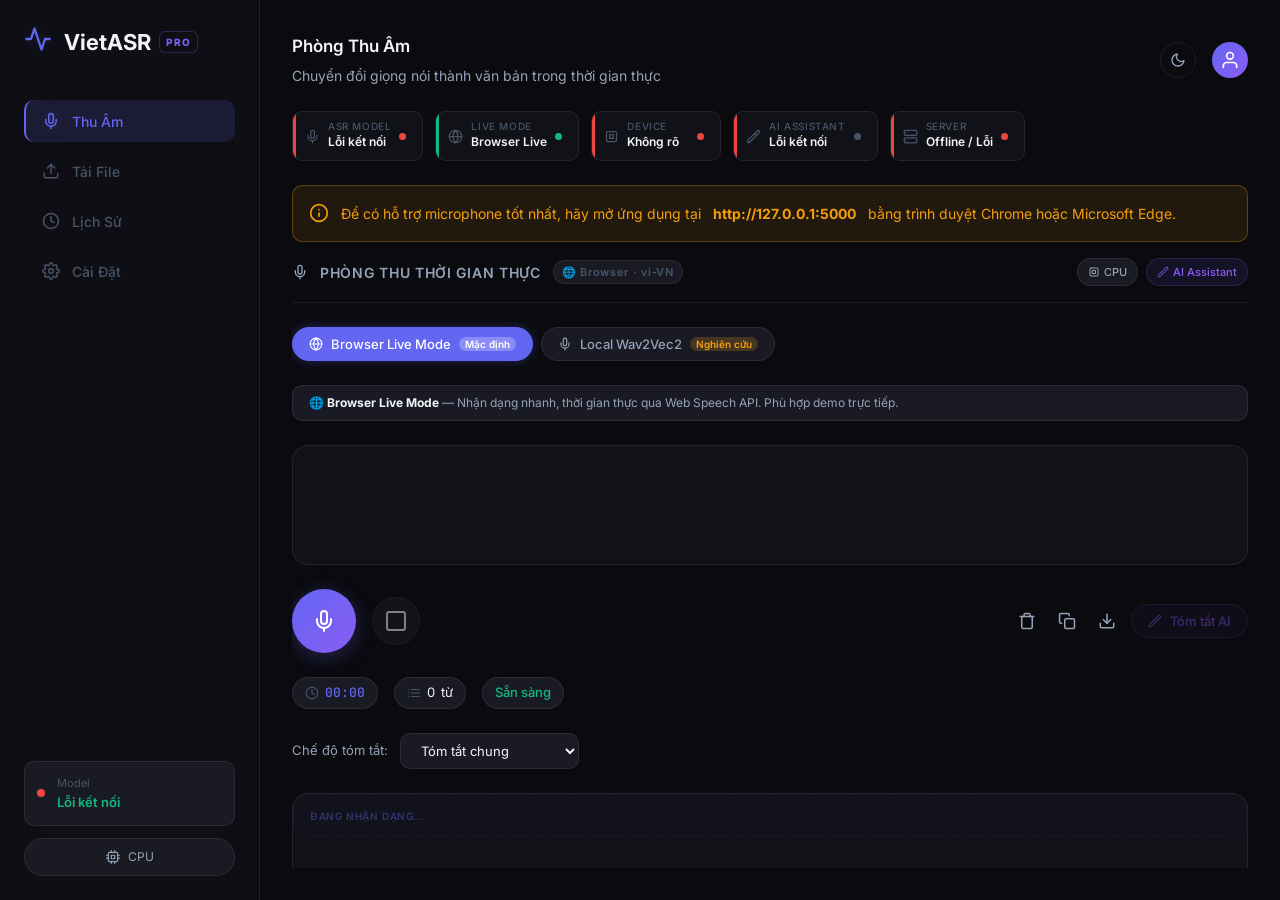
==== commit 4b57d1a3: "Update new version 2.1.0" ====
--- a/frontend/index.html
+++ b/frontend/index.html
@@ -1,20 +1,19 @@
-<!-- 
-  @file: index.html
-  @description: Giao diện chính của VietASR Pro (Thiết kế Component-based theo chuẩn SaaS).
+<!--
+  @file: index.html (app/templates/index.html)
+  @description: VietASR Pro — Giao diện sản phẩm hiện đại, trình bày demo.
+                Nguồn gốc: app/templates/index.html (Flask serves via Jinja2)
+                Build ra frontend/index.html bằng build_frontend.py
   @author: Nguyễn Trí Thượng
   @project: VietASR Pro
-  @email: nguyentrithuong471@gmail.com
-  @github: CheeseThuong
-  @version: 2.0.0
+  @version: 2.1.0 (UPGRADE 2025)
 -->
 <!DOCTYPE html>
 <html lang="vi" data-theme="dark">
 <head>
     <meta charset="UTF-8">
     <meta name="viewport" content="width=device-width, initial-scale=1.0">
-    <title>VietASR Pro - Nhận Dạng Giọng Nói Tiếng Việt</title>
-    <meta name="description" content="Ứng dụng nhận dạng giọng nói tiếng Việt chuyên nghiệp sử dụng AI Wav2Vec2">
-    <!-- Google Fonts: Inter, Be Vietnam Pro, JetBrains Mono -->
+    <title>VietASR Pro — Nhận Dạng Giọng Nói Tiếng Việt</title>
+    <meta name="description" content="VietASR Pro: Ứng dụng nhận dạng giọng nói tiếng Việt chuyên nghiệp. Mô hình Wav2Vec2 fine-tuned cho tiếng Việt. Demo trực tiếp.">
     <link rel="preconnect" href="https://fonts.googleapis.com">
     <link rel="preconnect" href="https://fonts.gstatic.com" crossorigin>
     <link href="https://fonts.googleapis.com/css2?family=Inter:wght@300;400;500;600;700&family=Be+Vietnam+Pro:wght@400;500;600;700&family=JetBrains+Mono:wght@400;500&display=swap" rel="stylesheet">
@@ -27,29 +26,24 @@
     <aside class="sidebar">
         <div class="logo-container">
             <div class="logo-icon">
-                <!-- fa-chart-line equivalent -->
                 <svg viewBox="0 0 24 24" fill="none" stroke="currentColor" stroke-width="2" stroke-linecap="round" stroke-linejoin="round"><polyline points="22 12 18 12 15 21 9 3 6 12 2 12"></polyline></svg>
             </div>
             <h1 class="logo-text">VietASR <span class="badge-pro">PRO</span></h1>
         </div>
         <nav class="nav-menu">
             <button class="nav-item active" data-tab="recording">
-                <!-- fa-microphone -->
                 <svg viewBox="0 0 24 24" fill="none" stroke="currentColor" stroke-width="2" stroke-linecap="round" stroke-linejoin="round"><path d="M12 2a3 3 0 0 0-3 3v7a3 3 0 0 0 6 0V5a3 3 0 0 0-3-3Z"></path><path d="M19 10v2a7 7 0 0 1-14 0v-2"></path><line x1="12" y1="19" x2="12" y2="22"></line></svg>
                 <span>Thu Âm</span>
             </button>
             <button class="nav-item" data-tab="upload">
-                <!-- fa-upload -->
                 <svg viewBox="0 0 24 24" fill="none" stroke="currentColor" stroke-width="2" stroke-linecap="round" stroke-linejoin="round"><path d="M21 15v4a2 2 0 0 1-2 2H5a2 2 0 0 1-2-2v-4"></path><polyline points="17 8 12 3 7 8"></polyline><line x1="12" y1="3" x2="12" y2="15"></line></svg>
                 <span>Tải File</span>
             </button>
             <button class="nav-item" data-tab="history">
-                <!-- fa-history -->
                 <svg viewBox="0 0 24 24" fill="none" stroke="currentColor" stroke-width="2" stroke-linecap="round" stroke-linejoin="round"><circle cx="12" cy="12" r="10"></circle><polyline points="12 6 12 12 16 14"></polyline></svg>
                 <span>Lịch Sử</span>
             </button>
             <button class="nav-item" data-tab="settings">
-                <!-- fa-cog -->
                 <svg viewBox="0 0 24 24" fill="none" stroke="currentColor" stroke-width="2" stroke-linecap="round" stroke-linejoin="round"><circle cx="12" cy="12" r="3"></circle><path d="M19.4 15a1.65 1.65 0 0 0 .33 1.82l.06.06a2 2 0 0 1 0 2.83 2 2 0 0 1-2.83 0l-.06-.06a1.65 1.65 0 0 0-1.82-.33 1.65 1.65 0 0 0-1 1.51V21a2 2 0 0 1-2 2 2 2 0 0 1-2-2v-.09A1.65 1.65 0 0 0 9 19.4a1.65 1.65 0 0 0-1.82.33l-.06.06a2 2 0 0 1-2.83 0 2 2 0 0 1 0-2.83l.06-.06a1.65 1.65 0 0 0 .33-1.82 1.65 1.65 0 0 0-1.51-1H3a2 2 0 0 1-2-2 2 2 0 0 1 2-2h.09A1.65 1.65 0 0 0 4.6 9a1.65 1.65 0 0 0-.33-1.82l-.06-.06a2 2 0 0 1 0-2.83 2 2 0 0 1 2.83 0l.06.06a1.65 1.65 0 0 0 1.82.33H9a1.65 1.65 0 0 0 1-1.51V3a2 2 0 0 1 2-2 2 2 0 0 1 2 2v.09a1.65 1.65 0 0 0 1 1.51 1.65 1.65 0 0 0 1.82-.33l.06-.06a2 2 0 0 1 2.83 0 2 2 0 0 1 0 2.83l-.06.06a1.65 1.65 0 0 0-.33 1.82V9a1.65 1.65 0 0 0 1.51 1H21a2 2 0 0 1 2 2 2 2 0 0 1-2 2h-.09a1.65 1.65 0 0 0-1.51 1z"></path></svg>
                 <span>Cài Đặt</span>
             </button>
@@ -63,7 +57,6 @@
                 </div>
             </div>
             <div class="device-info">
-                <!-- fa-microchip -->
                 <svg viewBox="0 0 24 24" fill="none" stroke="currentColor" stroke-width="2" stroke-linecap="round" stroke-linejoin="round"><rect x="4" y="4" width="16" height="16" rx="2" ry="2"></rect><rect x="9" y="9" width="6" height="6"></rect><line x1="9" y1="1" x2="9" y2="4"></line><line x1="15" y1="1" x2="15" y2="4"></line><line x1="9" y1="20" x2="9" y2="23"></line><line x1="15" y1="20" x2="15" y2="23"></line><line x1="20" y1="9" x2="23" y2="9"></line><line x1="20" y1="14" x2="23" y2="14"></line><line x1="1" y1="9" x2="4" y2="9"></line><line x1="1" y1="14" x2="4" y2="14"></line></svg>
                 <span id="deviceInfoText">CPU</span>
             </div>
@@ -75,21 +68,77 @@
         <header class="top-bar">
             <div class="page-title">
                 <h2 id="pageTitle">Phòng Thu Âm</h2>
-                <p class="page-subtitle" id="pageSubtitle">
-                    Chuyển đổi giọng nói thành văn bản trong thời gian thực
-                </p>
+                <p class="page-subtitle" id="pageSubtitle">Chuyển đổi giọng nói thành văn bản trong thời gian thực</p>
             </div>
             <div class="top-actions">
                 <button class="theme-toggle" id="themeToggle" title="Sáng/Tối">
-                    <!-- fa-moon default -->
                     <svg viewBox="0 0 24 24" fill="none" stroke="currentColor" stroke-width="2" stroke-linecap="round" stroke-linejoin="round"><path d="M21 12.79A9 9 0 1 1 11.21 3 7 7 0 0 0 21 12.79z"></path></svg>
                 </button>
                 <div class="user-profile">
-                    <!-- fa-user -->
                     <svg viewBox="0 0 24 24" fill="none" stroke="currentColor" stroke-width="2" stroke-linecap="round" stroke-linejoin="round"><path d="M20 21v-2a4 4 0 0 0-4-4H8a4 4 0 0 0-4 4v2"></path><circle cx="12" cy="7" r="4"></circle></svg>
                 </div>
             </div>
         </header>
+
+        <!-- ===== UPGRADE 2025: STATUS CARDS BAR (always visible) ===== -->
+        <div class="status-cards-bar" id="statusCardsBar">
+            <!-- Card: ASR Model -->
+            <div class="status-card-item" id="scardModel">
+                <div class="scard-icon">
+                    <svg viewBox="0 0 24 24" fill="none" stroke="currentColor" stroke-width="2" stroke-linecap="round" stroke-linejoin="round"><path d="M12 2a3 3 0 0 0-3 3v7a3 3 0 0 0 6 0V5a3 3 0 0 0-3-3Z"></path><path d="M19 10v2a7 7 0 0 1-14 0v-2"></path><line x1="12" y1="19" x2="12" y2="22"></line></svg>
+                </div>
+                <div class="scard-body">
+                    <span class="scard-label">ASR Model</span>
+                    <span class="scard-value" id="scardModelVal">Wav2Vec2</span>
+                </div>
+                <div class="scard-dot scard-dot-blue" id="scardModelDot"></div>
+            </div>
+            <!-- Card: Live Mode -->
+            <div class="status-card-item" id="scardLiveMode">
+                <div class="scard-icon">
+                    <svg viewBox="0 0 24 24" fill="none" stroke="currentColor" stroke-width="2" stroke-linecap="round" stroke-linejoin="round"><circle cx="12" cy="12" r="10"></circle><line x1="2" y1="12" x2="22" y2="12"></line><path d="M12 2a15.3 15.3 0 0 1 4 10 15.3 15.3 0 0 1-4 10 15.3 15.3 0 0 1-4-10 15.3 15.3 0 0 1 4-10z"></path></svg>
+                </div>
+                <div class="scard-body">
+                    <span class="scard-label">Live Mode</span>
+                    <span class="scard-value" id="scardLiveModeVal">Browser</span>
+                </div>
+                <div class="scard-dot scard-dot-green" id="scardLiveModeDot"></div>
+            </div>
+            <!-- Card: Device -->
+            <div class="status-card-item" id="scardDevice">
+                <div class="scard-icon">
+                    <svg viewBox="0 0 24 24" fill="none" stroke="currentColor" stroke-width="2" stroke-linecap="round" stroke-linejoin="round"><rect x="4" y="4" width="16" height="16" rx="2"></rect><rect x="9" y="9" width="6" height="6"></rect></svg>
+                </div>
+                <div class="scard-body">
+                    <span class="scard-label">Device</span>
+                    <span class="scard-value" id="scardDeviceVal">CPU</span>
+                </div>
+                <div class="scard-dot" id="scardDeviceDot"></div>
+            </div>
+            <!-- Card: Gemini -->
+            <div class="status-card-item" id="scardGemini">
+                <div class="scard-icon">
+                    <svg viewBox="0 0 24 24" fill="none" stroke="currentColor" stroke-width="2" stroke-linecap="round" stroke-linejoin="round"><path d="m21.64 3.64-1.28-1.28a1.21 1.21 0 0 0-1.72 0L2.36 18.64a1.21 1.21 0 0 0 0 1.72l1.28 1.28a1.2 1.2 0 0 0 1.72 0L21.64 5.36a1.2 1.2 0 0 0 0-1.72Z"></path><path d="m14 7 3 3"></path></svg>
+                </div>
+                <div class="scard-body">
+                    <span class="scard-label">AI Assistant</span>
+                    <span class="scard-value" id="scardGeminiVal">Đang kiểm tra...</span>
+                </div>
+                <div class="scard-dot" id="scardGeminiDot"></div>
+            </div>
+            <!-- Card: Server -->
+            <div class="status-card-item" id="scardServer">
+                <div class="scard-icon">
+                    <svg viewBox="0 0 24 24" fill="none" stroke="currentColor" stroke-width="2" stroke-linecap="round" stroke-linejoin="round"><rect x="2" y="2" width="20" height="8" rx="2" ry="2"></rect><rect x="2" y="14" width="20" height="8" rx="2" ry="2"></rect><line x1="6" y1="6" x2="6.01" y2="6"></line><line x1="6" y1="18" x2="6.01" y2="18"></line></svg>
+                </div>
+                <div class="scard-body">
+                    <span class="scard-label">Server</span>
+                    <span class="scard-value" id="scardServerVal">Đang kết nối...</span>
+                </div>
+                <div class="scard-dot" id="scardServerDot"></div>
+            </div>
+        </div>
+        <!-- END STATUS CARDS BAR -->
 
         <div class="content-wrapper">
 
@@ -98,7 +147,6 @@
 
             <!-- Browser warning -->
             <div id="browserWarning" class="browser-warning" hidden>
-                <!-- fa-exclamation-triangle -->
                 <svg viewBox="0 0 24 24" fill="none" stroke="currentColor" stroke-width="2" stroke-linecap="round" stroke-linejoin="round"><path d="M10.29 3.86L1.82 18a2 2 0 0 0 1.71 3h16.94a2 2 0 0 0 1.71-3L13.71 3.86a2 2 0 0 0-3.42 0z"></path><line x1="12" y1="9" x2="12" y2="13"></line><line x1="12" y1="17" x2="12.01" y2="17"></line></svg>
                 Phòng thu yêu cầu <strong>Chrome hoặc Edge</strong>. Vui lòng đổi trình duyệt.
             </div>
@@ -108,18 +156,38 @@
                     <div class="studio-title-row">
                         <svg viewBox="0 0 24 24" fill="none" stroke="currentColor" stroke-width="2" stroke-linecap="round" stroke-linejoin="round"><path d="M12 2a3 3 0 0 0-3 3v7a3 3 0 0 0 6 0V5a3 3 0 0 0-3-3Z"></path><path d="M19 10v2a7 7 0 0 1-14 0v-2"></path><line x1="12" y1="19" x2="12" y2="22"></line></svg>
                         <span>PHÒNG THU THỜI GIAN THỰC</span>
-                        <span class="engine-badge">Wav2Vec2 &middot; vi-VN</span>
+                        <span class="engine-badge" id="engineBadge">🌐 Browser · vi-VN</span>
                     </div>
                     <div class="studio-badges">
                         <span class="badge gpu-badge" id="gpuBadge">
                             <svg viewBox="0 0 24 24" fill="none" stroke="currentColor" stroke-width="2" stroke-linecap="round" stroke-linejoin="round"><rect x="4" y="4" width="16" height="16" rx="2" ry="2"></rect><rect x="9" y="9" width="6" height="6"></rect></svg>
                             <span id="gpuBadgeText">CPU</span>
                         </span>
-                        <span class="badge gemini-badge">
-                            <svg viewBox="0 0 24 24" fill="none" stroke="currentColor" stroke-width="2" stroke-linecap="round" stroke-linejoin="round"><path d="m21.64 3.64-1.28-1.28a1.21 1.21 0 0 0-1.72 0L2.36 18.64a1.21 1.21 0 0 0 0 1.72l1.28 1.28a1.2 1.2 0 0 0 1.72 0L21.64 5.36a1.2 1.2 0 0 0 0-1.72Z"></path><path d="m14 7 3 3"></path><path d="M5 6v4"></path><path d="M19 14v4"></path><path d="M10 2v2"></path><path d="M7 8H3"></path><path d="M21 16h-4"></path><path d="M11 3H9"></path></svg>
-                            Gemini
+                        <span class="badge gemini-badge" id="geminiStatusBadge">
+                            <svg viewBox="0 0 24 24" fill="none" stroke="currentColor" stroke-width="2" stroke-linecap="round" stroke-linejoin="round"><path d="m21.64 3.64-1.28-1.28a1.21 1.21 0 0 0-1.72 0L2.36 18.64a1.21 1.21 0 0 0 0 1.72l1.28 1.28a1.2 1.2 0 0 0 1.72 0L21.64 5.36a1.2 1.2 0 0 0 0-1.72Z"></path></svg>
+                            AI Assistant
                         </span>
                     </div>
+                </div>
+
+                <!-- UPGRADE 2025: Live Mode Selector -->
+                <div class="live-mode-selector" id="liveModeSelector">
+                    <button class="mode-pill active" id="modeBrowserBtn" data-mode="browser">
+                        <svg viewBox="0 0 24 24" fill="none" stroke="currentColor" stroke-width="2" stroke-linecap="round" stroke-linejoin="round" width="14" height="14"><circle cx="12" cy="12" r="10"></circle><line x1="2" y1="12" x2="22" y2="12"></line><path d="M12 2a15.3 15.3 0 0 1 4 10 15.3 15.3 0 0 1-4 10 15.3 15.3 0 0 1-4-10 15.3 15.3 0 0 1 4-10z"></path></svg>
+                        Browser Live Mode
+                        <span class="mode-pill-badge">Mặc định</span>
+                    </button>
+                    <button class="mode-pill" id="modeWav2VecBtn" data-mode="wav2vec2">
+                        <svg viewBox="0 0 24 24" fill="none" stroke="currentColor" stroke-width="2" stroke-linecap="round" stroke-linejoin="round" width="14" height="14"><path d="M12 2a3 3 0 0 0-3 3v7a3 3 0 0 0 6 0V5a3 3 0 0 0-3-3Z"></path><path d="M19 10v2a7 7 0 0 1-14 0v-2"></path><line x1="12" y1="19" x2="12" y2="22"></line></svg>
+                        Local Wav2Vec2
+                        <span class="mode-pill-badge research">Nghiên cứu</span>
+                    </button>
+                </div>
+                <!-- Mode description -->
+                <div class="mode-description" id="modeDescription">
+                    <span id="modeDescText">
+                        🌐 <strong>Browser Live Mode</strong> — Nhận dạng nhanh, thời gian thực qua Web Speech API. Phù hợp demo trực tiếp.
+                    </span>
                 </div>
 
                 <!-- Speaker Wizard -->
@@ -185,8 +253,10 @@
                         <button class="btn-icon" id="exportTxtBtn" title="Xuất .txt">
                             <svg viewBox="0 0 24 24" fill="none" stroke="currentColor" stroke-width="2" stroke-linecap="round" stroke-linejoin="round"><path d="M21 15v4a2 2 0 0 1-2 2H5a2 2 0 0 1-2-2v-4"></path><polyline points="7 10 12 15 17 10"></polyline><line x1="12" y1="15" x2="12" y2="3"></line></svg>
                         </button>
-                        <button class="btn-ai-summary" id="summarizeBtn">
-                            <svg viewBox="0 0 24 24" fill="none" stroke="currentColor" stroke-width="2" stroke-linecap="round" stroke-linejoin="round"><path d="m21.64 3.64-1.28-1.28a1.21 1.21 0 0 0-1.72 0L2.36 18.64a1.21 1.21 0 0 0 0 1.72l1.28 1.28a1.2 1.2 0 0 0 1.72 0L21.64 5.36a1.2 1.2 0 0 0 0-1.72Z"></path></svg> Tóm tắt Gemini
+                        <!-- UPGRADE 2025: Gemini button — disabled during recording -->
+                        <button class="btn-ai-summary" id="summarizeBtn" disabled title="Chỉ dùng sau khi dừng ghi âm">
+                            <svg viewBox="0 0 24 24" fill="none" stroke="currentColor" stroke-width="2" stroke-linecap="round" stroke-linejoin="round"><path d="m21.64 3.64-1.28-1.28a1.21 1.21 0 0 0-1.72 0L2.36 18.64a1.21 1.21 0 0 0 0 1.72l1.28 1.28a1.2 1.2 0 0 0 1.72 0L21.64 5.36a1.2 1.2 0 0 0 0-1.72Z"></path></svg>
+                            Tóm tắt AI
                         </button>
                     </div>
                 </div>
@@ -194,7 +264,7 @@
                 <!-- Meta bar -->
                 <div class="rec-meta-bar">
                     <span>
-                        <svg viewBox="0 0 24 24" fill="none" stroke="currentColor" stroke-width="2" stroke-linecap="round" stroke-linejoin="round"><circle cx="12" cy="12" r="10"></circle><polyline points="12 6 12 12 16 14"></polyline></svg> 
+                        <svg viewBox="0 0 24 24" fill="none" stroke="currentColor" stroke-width="2" stroke-linecap="round" stroke-linejoin="round"><circle cx="12" cy="12" r="10"></circle><polyline points="12 6 12 12 16 14"></polyline></svg>
                         <span id="recordingTimer">00:00</span>
                     </span>
                     <span>
@@ -202,6 +272,8 @@
                         <span id="wordCount">0</span> từ
                     </span>
                     <span class="rec-status" id="recStatusText">Sẵn sàng</span>
+                    <!-- UPGRADE 2025: Latency badge -->
+                    <span class="latency-badge" id="latencyBadge" hidden></span>
                 </div>
 
                 <!-- Mode selector -->
@@ -217,13 +289,39 @@
 
                 <!-- Transcript -->
                 <div class="transcript-panel">
+                    <!-- UPGRADE 2025: Interim box -->
+                    <div class="interim-box" id="interimBox">
+                        <span class="interim-label">Đang nhận dạng...</span>
+                        <span id="interimResult" class="interim-text"></span>
+                    </div>
                     <div class="transcript-area" id="transcriptArea">
                         <div id="speakerLines" class="speaker-lines"></div>
-                        <div class="interim-line">
-                            <span id="interimResult" class="interim-text"></span>
-                        </div>
                     </div>
                     <div id="recSpeakerLegend" class="speaker-legend" hidden></div>
+                </div>
+
+                <!-- UPGRADE 2025: Keywords panel (recording) -->
+                <div class="keywords-panel" id="recKeywordsPanel" hidden>
+                    <span class="keywords-label">Từ khóa:</span>
+                    <div class="keywords-list" id="recKeywordsList"></div>
+                </div>
+
+                <!-- UPGRADE 2025: Inline summary area (recording) -->
+                <div class="inline-summary-area" id="recSummaryArea" hidden>
+                    <div class="inline-summary-header">
+                        <svg viewBox="0 0 24 24" fill="none" stroke="currentColor" stroke-width="2" stroke-linecap="round" stroke-linejoin="round"><path d="m21.64 3.64-1.28-1.28a1.21 1.21 0 0 0-1.72 0L2.36 18.64a1.21 1.21 0 0 0 0 1.72l1.28 1.28a1.2 1.2 0 0 0 1.72 0L21.64 5.36a1.2 1.2 0 0 0 0-1.72Z"></path></svg>
+                        Kết quả AI Assistant
+                        <span class="summary-model-badge" id="recSummaryModel"></span>
+                    </div>
+                    <div class="inline-summary-body" id="recSummaryBody"></div>
+                    <div class="inline-summary-actions">
+                        <button class="btn-icon" id="recCopySummaryBtn" title="Sao chép tóm tắt">
+                            <svg viewBox="0 0 24 24" fill="none" stroke="currentColor" stroke-width="2" stroke-linecap="round" stroke-linejoin="round"><rect x="9" y="9" width="13" height="13" rx="2" ry="2"></rect><path d="M5 15H4a2 2 0 0 1-2-2V4a2 2 0 0 1 2-2h9a2 2 0 0 1 2 2v1"></path></svg>
+                        </button>
+                        <button class="btn-icon" id="recDownloadSummaryBtn" title="Tải xuống tóm tắt">
+                            <svg viewBox="0 0 24 24" fill="none" stroke="currentColor" stroke-width="2" stroke-linecap="round" stroke-linejoin="round"><path d="M21 15v4a2 2 0 0 1-2 2H5a2 2 0 0 1-2-2v-4"></path><polyline points="7 10 12 15 17 10"></polyline><line x1="12" y1="15" x2="12" y2="3"></line></svg>
+                        </button>
+                    </div>
                 </div>
             </div>
         </section>
@@ -237,7 +335,11 @@
                     </span>
                     <h3>Kéo thả file âm thanh vào đây</h3>
                     <p>Hỗ trợ: WAV, MP3, FLAC, M4A, OGG, MP4, AAC, WMA &middot; Tối đa 500MB</p>
-                    
+                    <p class="upload-model-note">
+                        <svg viewBox="0 0 24 24" fill="none" stroke="currentColor" stroke-width="2" stroke-linecap="round" stroke-linejoin="round" width="14" height="14"><path d="M12 2a3 3 0 0 0-3 3v7a3 3 0 0 0 6 0V5a3 3 0 0 0-3-3Z"></path><path d="M19 10v2a7 7 0 0 1-14 0v-2"></path><line x1="12" y1="19" x2="12" y2="22"></line></svg>
+                        Sử dụng mô hình <strong>Wav2Vec2 fine-tuned</strong> — Chế độ nghiên cứu
+                    </p>
+
                     <div class="file-format-badges">
                         <span class="format-chip">WAV</span>
                         <span class="format-chip">MP3</span>
@@ -251,9 +353,10 @@
                     </button>
                     <input type="file" id="fileInput" hidden accept=".wav,.mp3,.flac,.m4a,.ogg,.mp4,.aac,.wma,.opus">
                     <audio id="audioPreview" controls style="display:none; margin-top:12px; width:100%;"></audio>
-                    
+                    <audio id="audioPreview" controls style="display:none; margin-top:12px; width:100%;"></audio>
+
                     <textarea id="groundTruthInput" class="upload-ground-truth" placeholder="Ground truth (tùy chọn) để tính WER..."></textarea>
-                    
+
                     <div class="upload-diarization-controls">
                         <label class="toggle-switch">
                             <input type="checkbox" id="enableDiarization" checked>
@@ -298,28 +401,38 @@
                         Kết Quả Nhận Dạng
                     </h3>
                     <div class="panel-actions">
-                        <button class="btn-icon" id="uploadCopyBtn" title="Sao chép">
+                        <button class="btn-icon" id="uploadCopyBtn" title="Sao chép transcript">
                             <svg viewBox="0 0 24 24" fill="none" stroke="currentColor" stroke-width="2" stroke-linecap="round" stroke-linejoin="round"><rect x="9" y="9" width="13" height="13" rx="2" ry="2"></rect><path d="M5 15H4a2 2 0 0 1-2-2V4a2 2 0 0 1 2-2h9a2 2 0 0 1 2 2v1"></path></svg>
                         </button>
                         <button class="btn-icon" id="uploadClearBtn" title="Xóa">
                             <svg viewBox="0 0 24 24" fill="none" stroke="currentColor" stroke-width="2" stroke-linecap="round" stroke-linejoin="round"><polyline points="3 6 5 6 21 6"></polyline><path d="M19 6v14a2 2 0 0 1-2 2H7a2 2 0 0 1-2-2V6m3 0V4a2 2 0 0 1 2-2h4a2 2 0 0 1 2 2v2"></path></svg>
                         </button>
-                        <button class="btn-icon" id="uploadDownloadBtn" title="Tải xuống">
+                        <button class="btn-icon" id="uploadDownloadBtn" title="Tải xuống transcript">
                             <svg viewBox="0 0 24 24" fill="none" stroke="currentColor" stroke-width="2" stroke-linecap="round" stroke-linejoin="round"><path d="M21 15v4a2 2 0 0 1-2 2H5a2 2 0 0 1-2-2v-4"></path><polyline points="7 10 12 15 17 10"></polyline><line x1="12" y1="15" x2="12" y2="3"></line></svg>
+                        </button>
+                        <!-- UPGRADE 2025: Download summary separately -->
+                        <button class="btn-icon" id="uploadDownloadSummaryBtn" title="Tải xuống tóm tắt" hidden>
+                            <svg viewBox="0 0 24 24" fill="none" stroke="currentColor" stroke-width="2" stroke-linecap="round" stroke-linejoin="round"><path d="M14 2H6a2 2 0 0 0-2 2v16a2 2 0 0 0 2 2h12a2 2 0 0 0 2-2V8z"></path><polyline points="14 2 14 8 20 8"></polyline><line x1="16" y1="13" x2="8" y2="13"></line><line x1="16" y1="17" x2="8" y2="17"></line><polyline points="10 9 9 9 8 9"></polyline></svg>
                         </button>
                         <button class="btn-ai-summary" id="uploadSummarizeBtn">
                             <svg viewBox="0 0 24 24" fill="none" stroke="currentColor" stroke-width="2" stroke-linecap="round" stroke-linejoin="round"><path d="m21.64 3.64-1.28-1.28a1.21 1.21 0 0 0-1.72 0L2.36 18.64a1.21 1.21 0 0 0 0 1.72l1.28 1.28a1.2 1.2 0 0 0 1.72 0L21.64 5.36a1.2 1.2 0 0 0 0-1.72Z"></path></svg> Tóm tắt
                         </button>
                     </div>
                 </div>
+
+                <!-- UPGRADE 2025: Tabs with Segments + Dialogue views -->
                 <div class="tabs-container">
                     <div class="tabs-header">
-                        <button class="tab-btn active" data-target="upload-tab-plain">Văn bản thuần</button>
+                        <button class="tab-btn active" data-target="upload-tab-segments">Văn bản</button>
                         <button class="tab-btn" data-target="upload-tab-dialogue">Hội thoại</button>
                     </div>
                     <div class="tabs-body">
-                        <div class="tab-content active" id="upload-tab-plain">
-                            <div class="transcription-editor">
+                        <!-- UPGRADE 2025: Segment view with timestamps -->
+                        <div class="tab-content active" id="upload-tab-segments">
+                            <!-- Segment list (timestamps) -->
+                            <div id="uploadSegmentList" class="segment-list"></div>
+                            <!-- Fallback plain text (hidden when segments available) -->
+                            <div class="transcription-editor" id="uploadPlainEditor" hidden>
                                 <div id="uploadFinalResult" class="final-text" contenteditable="true" data-placeholder="Văn bản nhận dạng sẽ hiển thị tại đây..."></div>
                             </div>
                         </div>
@@ -330,6 +443,8 @@
                 </div>
                 <div id="speakerLegend" class="speaker-legend" hidden></div>
                 <div id="speakerStatsGrid" class="speaker-stats-grid" hidden></div>
+
+                <!-- Result meta row -->
                 <div class="result-meta">
                     <span>
                         <svg viewBox="0 0 24 24" fill="none" stroke="currentColor" stroke-width="2" stroke-linecap="round" stroke-linejoin="round"><path d="M17 21v-2a4 4 0 0 0-4-4H5a4 4 0 0 0-4 4v2"></path><circle cx="9" cy="7" r="4"></circle><path d="M23 21v-2a4 4 0 0 0-3-3.87"></path><path d="M16 3.13a4 4 0 0 1 0 7.75"></path></svg>
@@ -347,6 +462,21 @@
                         <svg viewBox="0 0 24 24" fill="none" stroke="currentColor" stroke-width="2" stroke-linecap="round" stroke-linejoin="round"><polyline points="22 12 18 12 15 21 9 3 6 12 2 12"></polyline></svg>
                         <span id="uploadWerText">WER: &mdash;</span>
                     </span>
+                </div>
+
+                <!-- UPGRADE 2025: Inline summary panel (upload) -->
+                <div class="inline-summary-area" id="uploadSummaryArea" hidden>
+                    <div class="inline-summary-header">
+                        <svg viewBox="0 0 24 24" fill="none" stroke="currentColor" stroke-width="2" stroke-linecap="round" stroke-linejoin="round"><path d="m21.64 3.64-1.28-1.28a1.21 1.21 0 0 0-1.72 0L2.36 18.64a1.21 1.21 0 0 0 0 1.72l1.28 1.28a1.2 1.2 0 0 0 1.72 0L21.64 5.36a1.2 1.2 0 0 0 0-1.72Z"></path></svg>
+                        Tóm Tắt AI
+                        <span class="summary-model-badge" id="uploadSummaryModel"></span>
+                    </div>
+                    <div class="inline-summary-body" id="uploadSummaryBody"></div>
+                    <!-- UPGRADE 2025: Keywords panel (upload) -->
+                    <div class="keywords-panel" id="uploadKeywordsPanel" hidden>
+                        <span class="keywords-label">Từ khóa:</span>
+                        <div class="keywords-list" id="uploadKeywordsList"></div>
+                    </div>
                 </div>
             </div>
             <div class="file-list" id="uploadFileList"></div>
@@ -381,6 +511,36 @@
                     <svg viewBox="0 0 24 24" fill="none" stroke="currentColor" stroke-width="2" stroke-linecap="round" stroke-linejoin="round"><circle cx="12" cy="12" r="3"></circle><path d="M19.4 15a1.65 1.65 0 0 0 .33 1.82l.06.06a2 2 0 0 1 0 2.83 2 2 0 0 1-2.83 0l-.06-.06a1.65 1.65 0 0 0-1.82-.33 1.65 1.65 0 0 0-1 1.51V21a2 2 0 0 1-2 2 2 2 0 0 1-2-2v-.09A1.65 1.65 0 0 0 9 19.4a1.65 1.65 0 0 0-1.82.33l-.06.06a2 2 0 0 1-2.83 0 2 2 0 0 1 0-2.83l.06-.06a1.65 1.65 0 0 0 .33-1.82 1.65 1.65 0 0 0-1.51-1H3a2 2 0 0 1-2-2 2 2 0 0 1 2-2h.09A1.65 1.65 0 0 0 4.6 9a1.65 1.65 0 0 0-.33-1.82l-.06-.06a2 2 0 0 1 0-2.83 2 2 0 0 1 2.83 0l.06.06a1.65 1.65 0 0 0 1.82.33H9a1.65 1.65 0 0 0 1-1.51V3a2 2 0 0 1 2-2 2 2 0 0 1 2 2v.09a1.65 1.65 0 0 0 1 1.51 1.65 1.65 0 0 0 1.82-.33l.06-.06a2 2 0 0 1 2.83 0 2 2 0 0 1 0 2.83l-.06.06a1.65 1.65 0 0 0-.33 1.82V9a1.65 1.65 0 0 0 1.51 1H21a2 2 0 0 1 2 2 2 2 0 0 1-2 2h-.09a1.65 1.65 0 0 0-1.51 1z"></path></svg>
                     Cài Đặt
                 </h3>
+
+                <!-- UPGRADE 2025: Demo Mode toggle -->
+                <div class="settings-group-card demo-mode-card">
+                    <div class="settings-group-header">
+                        <svg viewBox="0 0 24 24" fill="none" stroke="currentColor" stroke-width="2" stroke-linecap="round" stroke-linejoin="round"><polygon points="23 7 16 12 23 17 23 7"></polygon><rect x="1" y="5" width="15" height="14" rx="2" ry="2"></rect></svg>
+                        <span>Chế Độ Demo</span>
+                    </div>
+                    <div class="setting-group">
+                        <label class="toggle-switch">
+                            <input type="checkbox" id="demoModeCheck">
+                            <span class="slider"></span>
+                            <span class="label-text">
+                                <strong>Demo Mode</strong> — Nút lớn hơn, ít thông tin kỹ thuật, phù hợp chia sẻ màn hình
+                            </span>
+                        </label>
+                    </div>
+                </div>
+
+                <div class="settings-divider"></div>
+
+                <!-- Live Mode default -->
+                <div class="setting-group">
+                    <label>Chế độ Live mặc định</label>
+                    <select id="defaultLiveModeSelect" class="form-select">
+                        <option value="browser">🌐 Browser Live Mode (khuyến nghị)</option>
+                        <option value="wav2vec2">🤖 Local Wav2Vec2 (Nghiên cứu)</option>
+                    </select>
+                    <small class="setting-note">Browser Live Mode = nhanh, dùng Web Speech API. Wav2Vec2 = mô hình nghiên cứu, chậm hơn trên CPU.</small>
+                </div>
+
                 <div class="setting-group">
                     <label>Microphone</label>
                     <select id="micSelect" class="form-select">
@@ -424,7 +584,7 @@
                     <label class="toggle-switch">
                         <input type="checkbox" id="ppUseLLM">
                         <span class="slider"></span>
-                        <span class="label-text">Chỉnh sửa bằng AI (Gemini)</span>
+                        <span class="label-text">Chỉnh sửa bằng AI Assistant</span>
                     </label>
                 </div>
             </div>
@@ -435,8 +595,7 @@
 </div><!-- end app-container -->
 
 
-
-<!-- ===== SUMMARY MODAL ===== -->
+<!-- ===== SUMMARY MODAL (kept for backward compat) ===== -->
 <div id="summaryModal" class="summary-modal" hidden>
     <div class="summary-modal-content">
         <div class="summary-modal-header">
@@ -468,7 +627,6 @@
 <div id="toastContainer" class="toast-container"></div>
 
 <script src="https://cdn.socket.io/4.7.2/socket.io.min.js"></script>
-<!-- Đã loại bỏ icons.js do sử dụng SVG trực tiếp -->
 <script src="./js/speaker_profile.js"></script>
 <script>
     // Set this to your Render backend URL after deployment
--- a/frontend/css/style.css
+++ b/frontend/css/style.css
@@ -1789,3 +1789,499 @@
   outline: none;
   box-shadow: 0 0 0 3px var(--color-primary-glow);
 }
+
+/* =============================================
+   UPGRADE 2025 — STATUS CARDS BAR
+   Thanh trạng thái luôn hiển thị bên trên nội dung
+   ============================================= */
+.status-cards-bar {
+  display: flex;
+  gap: var(--space-3);
+  flex-shrink: 0;
+  flex-wrap: wrap;
+}
+
+.status-card-item {
+  display: flex;
+  align-items: center;
+  gap: var(--space-2);
+  background: var(--color-surface);
+  border: 1px solid var(--color-border);
+  border-radius: var(--radius-md);
+  padding: var(--space-2) var(--space-4) var(--space-2) var(--space-3);
+  min-width: 130px;
+  transition: border-color var(--ease-fast), box-shadow var(--ease-fast);
+  position: relative;
+  overflow: hidden;
+}
+
+.status-card-item::before {
+  content: '';
+  position: absolute;
+  left: 0; top: 0; bottom: 0;
+  width: 3px;
+  background: var(--color-border);
+  border-radius: var(--radius-sm) 0 0 var(--radius-sm);
+  transition: background var(--ease-fast);
+}
+
+.status-card-item:hover {
+  border-color: var(--color-border-hover);
+}
+
+.scard-icon {
+  color: var(--color-text-3);
+  display: flex;
+  align-items: center;
+}
+.scard-icon svg { width: 15px; height: 15px; }
+
+.scard-body {
+  display: flex;
+  flex-direction: column;
+  flex: 1;
+  min-width: 0;
+}
+
+.scard-label {
+  font-size: 10px;
+  font-weight: 500;
+  text-transform: uppercase;
+  letter-spacing: 0.06em;
+  color: var(--color-text-3);
+  line-height: 1.2;
+}
+
+.scard-value {
+  font-size: 12px;
+  font-weight: 600;
+  color: var(--color-text-1);
+  white-space: nowrap;
+  overflow: hidden;
+  text-overflow: ellipsis;
+}
+
+.scard-dot {
+  width: 7px;
+  height: 7px;
+  border-radius: 50%;
+  background: var(--color-text-3);
+  flex-shrink: 0;
+}
+
+.scard-dot-green { background: var(--color-success); animation: dot-pulse 2s infinite; }
+.scard-dot-blue  { background: var(--color-primary); }
+.scard-dot-warn  { background: var(--color-warning); }
+.scard-dot-err   { background: var(--color-danger); }
+
+/* Status card left border colors */
+.status-card-item[data-status="ok"]::before   { background: var(--color-success); }
+.status-card-item[data-status="warn"]::before { background: var(--color-warning); }
+.status-card-item[data-status="err"]::before  { background: var(--color-danger); }
+.status-card-item[data-status="idle"]::before { background: var(--color-text-3); }
+
+/* =============================================
+   UPGRADE 2025 — LIVE MODE SELECTOR
+   Pills để chọn Browser vs Wav2Vec2
+   ============================================= */
+.live-mode-selector {
+  display: flex;
+  gap: var(--space-2);
+  align-items: center;
+  flex-wrap: wrap;
+}
+
+.mode-pill {
+  display: inline-flex;
+  align-items: center;
+  gap: var(--space-2);
+  padding: var(--space-2) var(--space-4);
+  border-radius: var(--radius-full);
+  border: 1px solid var(--color-border);
+  background: var(--color-surface-2);
+  color: var(--color-text-2);
+  font-family: inherit;
+  font-size: 13px;
+  font-weight: 500;
+  cursor: pointer;
+  transition: all var(--ease-fast);
+}
+
+.mode-pill:hover {
+  border-color: var(--color-border-hover);
+  color: var(--color-text-1);
+}
+
+.mode-pill.active {
+  background: var(--color-primary);
+  border-color: var(--color-primary);
+  color: white;
+  box-shadow: 0 0 12px var(--color-primary-glow);
+}
+
+.mode-pill-badge {
+  font-size: 10px;
+  font-weight: 600;
+  padding: 1px 6px;
+  border-radius: var(--radius-full);
+  background: rgba(255,255,255,0.15);
+}
+
+.mode-pill-badge.research {
+  background: rgba(245,158,11,0.2);
+  color: var(--color-warning);
+}
+
+.mode-pill.active .mode-pill-badge {
+  background: rgba(255,255,255,0.25);
+  color: white;
+}
+
+.mode-description {
+  font-size: 12px;
+  color: var(--color-text-2);
+  background: var(--color-surface-2);
+  border: 1px solid var(--color-border);
+  border-radius: var(--radius-md);
+  padding: var(--space-2) var(--space-4);
+  line-height: 1.5;
+}
+
+.mode-description strong {
+  color: var(--color-text-1);
+}
+
+/* =============================================
+   UPGRADE 2025 — INTERIM BOX
+   Hiển thị văn bản đang nhận dạng (interim)
+   ============================================= */
+.interim-box {
+  display: flex;
+  align-items: flex-start;
+  gap: var(--space-2);
+  background: rgba(99, 102, 241, 0.05);
+  border: 1px dashed rgba(99, 102, 241, 0.25);
+  border-radius: var(--radius-md);
+  padding: var(--space-3) var(--space-4);
+  min-height: 38px;
+  transition: opacity var(--ease-fast);
+}
+
+.interim-box:empty, .interim-box:not(:has(.interim-text:not(:empty))) {
+  opacity: 0.4;
+}
+
+.interim-label {
+  font-size: 10px;
+  font-weight: 600;
+  text-transform: uppercase;
+  letter-spacing: 0.06em;
+  color: var(--color-primary);
+  white-space: nowrap;
+  padding-top: 1px;
+}
+
+.interim-text {
+  font-style: italic;
+  color: var(--color-text-2);
+  font-size: 13px;
+  line-height: 1.5;
+  animation: text-blink 1.2s ease-in-out infinite;
+}
+
+@keyframes text-blink {
+  0%, 100% { opacity: 1; }
+  50% { opacity: 0.6; }
+}
+
+/* =============================================
+   UPGRADE 2025 — TRANSCRIPT SEGMENTS
+   Hiển thị theo đoạn với timestamp [HH:MM:SS]
+   ============================================= */
+.segment-list {
+  display: flex;
+  flex-direction: column;
+  gap: var(--space-2);
+  padding: var(--space-3) 0;
+}
+
+.transcript-segment {
+  display: flex;
+  gap: var(--space-3);
+  align-items: flex-start;
+  padding: var(--space-2) var(--space-3);
+  border-radius: var(--radius-sm);
+  transition: background var(--ease-fast);
+  animation: seg-in 200ms ease-out both;
+}
+
+@keyframes seg-in {
+  from { opacity: 0; transform: translateX(-8px); }
+  to   { opacity: 1; transform: translateX(0); }
+}
+
+.transcript-segment:hover {
+  background: var(--color-surface-2);
+}
+
+.segment-timestamp {
+  font-family: var(--font-mono);
+  font-size: 11px;
+  color: var(--color-primary);
+  white-space: nowrap;
+  padding-top: 2px;
+  min-width: 120px;
+  opacity: 0.8;
+}
+
+.segment-text {
+  flex: 1;
+  font-size: 14px;
+  color: var(--color-text-1);
+  line-height: 1.6;
+}
+
+/* =============================================
+   UPGRADE 2025 — INLINE SUMMARY AREA
+   Tóm tắt hiển thị trực tiếp trên trang
+   ============================================= */
+.inline-summary-area {
+  background: linear-gradient(135deg, rgba(139,92,246,0.05), rgba(99,102,241,0.05));
+  border: 1px solid rgba(139,92,246,0.2);
+  border-radius: var(--radius-lg);
+  padding: var(--space-5);
+  display: flex;
+  flex-direction: column;
+  gap: var(--space-4);
+  animation: fade-in var(--ease-normal);
+}
+
+.inline-summary-header {
+  display: flex;
+  align-items: center;
+  gap: var(--space-2);
+  font-size: 13px;
+  font-weight: 600;
+  color: var(--color-accent);
+}
+
+.inline-summary-header svg {
+  width: 15px;
+  height: 15px;
+}
+
+.summary-model-badge {
+  margin-left: auto;
+  font-size: 10px;
+  font-weight: 500;
+  padding: 2px 8px;
+  border-radius: var(--radius-full);
+  background: rgba(139,92,246,0.15);
+  color: var(--color-accent);
+}
+
+.inline-summary-body {
+  font-size: 14px;
+  color: var(--color-text-1);
+  line-height: 1.75;
+  white-space: pre-wrap;
+}
+
+.inline-summary-actions {
+  display: flex;
+  gap: var(--space-2);
+  align-items: center;
+  border-top: 1px solid var(--color-border);
+  padding-top: var(--space-3);
+}
+
+/* =============================================
+   UPGRADE 2025 — KEYWORDS PANEL
+   Hiển thị từ khóa dạng pill
+   ============================================= */
+.keywords-panel {
+  display: flex;
+  align-items: center;
+  gap: var(--space-3);
+  flex-wrap: wrap;
+}
+
+.keywords-label {
+  font-size: 11px;
+  font-weight: 600;
+  text-transform: uppercase;
+  letter-spacing: 0.06em;
+  color: var(--color-text-3);
+  white-space: nowrap;
+}
+
+.keywords-list {
+  display: flex;
+  gap: var(--space-2);
+  flex-wrap: wrap;
+}
+
+.keyword-chip {
+  background: var(--color-surface-2);
+  border: 1px solid var(--color-border);
+  color: var(--color-text-1);
+  font-size: 12px;
+  font-weight: 500;
+  padding: 2px 10px;
+  border-radius: var(--radius-full);
+  cursor: default;
+  transition: all var(--ease-fast);
+  animation: chip-in 200ms ease-out both;
+}
+
+@keyframes chip-in {
+  from { opacity: 0; transform: scale(0.85); }
+  to   { opacity: 1; transform: scale(1); }
+}
+
+.keyword-chip:hover {
+  border-color: var(--color-primary);
+  color: var(--color-primary);
+}
+
+/* =============================================
+   UPGRADE 2025 — LATENCY BADGE
+   Hiển thị độ trễ nhận dạng
+   ============================================= */
+.latency-badge {
+  font-family: var(--font-mono);
+  font-size: 11px;
+  padding: 1px 8px;
+  border-radius: var(--radius-full);
+  background: var(--color-surface-2);
+  border: 1px solid var(--color-border);
+  color: var(--color-text-3);
+}
+
+.latency-badge.fast { color: var(--color-success); border-color: rgba(16,185,129,0.3); }
+.latency-badge.slow { color: var(--color-warning); border-color: rgba(245,158,11,0.3); }
+
+/* =============================================
+   UPGRADE 2025 — UPLOAD MODEL NOTE
+   Ghi chú nhỏ về mô hình Wav2Vec2 trên upload
+   ============================================= */
+.upload-model-note {
+  display: inline-flex;
+  align-items: center;
+  gap: 4px;
+  font-size: 12px;
+  color: var(--color-text-3);
+  background: var(--color-surface-2);
+  padding: 3px 10px;
+  border-radius: var(--radius-full);
+  border: 1px solid var(--color-border);
+  margin: var(--space-2) 0;
+}
+
+.upload-model-note strong {
+  color: var(--color-text-2);
+}
+
+/* =============================================
+   UPGRADE 2025 — SETTINGS CARD (Demo Mode)
+   ============================================= */
+.settings-group-card {
+  background: var(--color-surface-2);
+  border: 1px solid var(--color-border);
+  border-radius: var(--radius-md);
+  padding: var(--space-4);
+  margin-bottom: var(--space-4);
+}
+
+.settings-group-header {
+  display: flex;
+  align-items: center;
+  gap: var(--space-2);
+  font-size: 13px;
+  font-weight: 600;
+  color: var(--color-text-1);
+  margin-bottom: var(--space-3);
+}
+
+.settings-group-header svg {
+  width: 16px;
+  height: 16px;
+  color: var(--color-primary);
+}
+
+.setting-note {
+  display: block;
+  margin-top: var(--space-1);
+  color: var(--color-text-3);
+  font-size: 11px;
+  line-height: 1.5;
+}
+
+.demo-mode-card {
+  background: linear-gradient(135deg, rgba(99,102,241,0.05), rgba(139,92,246,0.05));
+  border-color: rgba(99,102,241,0.2);
+}
+
+/* =============================================
+   UPGRADE 2025 — DEMO MODE
+   Body class 'demo-mode': lớn hơn, sạch hơn
+   ============================================= */
+body.demo-mode .btn-control {
+  width: 70px;
+  height: 70px;
+}
+
+body.demo-mode .btn-ai-summary {
+  padding: var(--space-3) var(--space-6);
+  font-size: 14px;
+}
+
+body.demo-mode .scard-value {
+  font-size: 13px;
+}
+
+body.demo-mode .transcript-segment,
+body.demo-mode .speaker-line-text,
+body.demo-mode .final-text {
+  font-size: 15px;
+  line-height: 1.8;
+}
+
+/* Ẩn thông tin debug/kỹ thuật khi demo mode */
+body.demo-mode .latency-badge,
+body.demo-mode .engine-badge,
+body.demo-mode .upload-model-note {
+  opacity: 0;
+  pointer-events: none;
+}
+
+/* =============================================
+   UPGRADE 2025 — BTN-AI-SUMMARY DISABLED
+   ============================================= */
+.btn-ai-summary:disabled,
+.btn-ai-summary[disabled] {
+  opacity: 0.4;
+  cursor: not-allowed;
+  pointer-events: none;
+}
+
+/* =============================================
+   UPGRADE 2025 — RESPONSIVENESS FIX
+   ============================================= */
+@media (max-width: 1200px) {
+  .status-cards-bar {
+    gap: var(--space-2);
+  }
+  .status-card-item {
+    min-width: 110px;
+    padding: var(--space-2) var(--space-3);
+  }
+}
+
+@media (max-width: 900px) {
+  .status-cards-bar {
+    display: grid;
+    grid-template-columns: 1fr 1fr;
+  }
+}
+
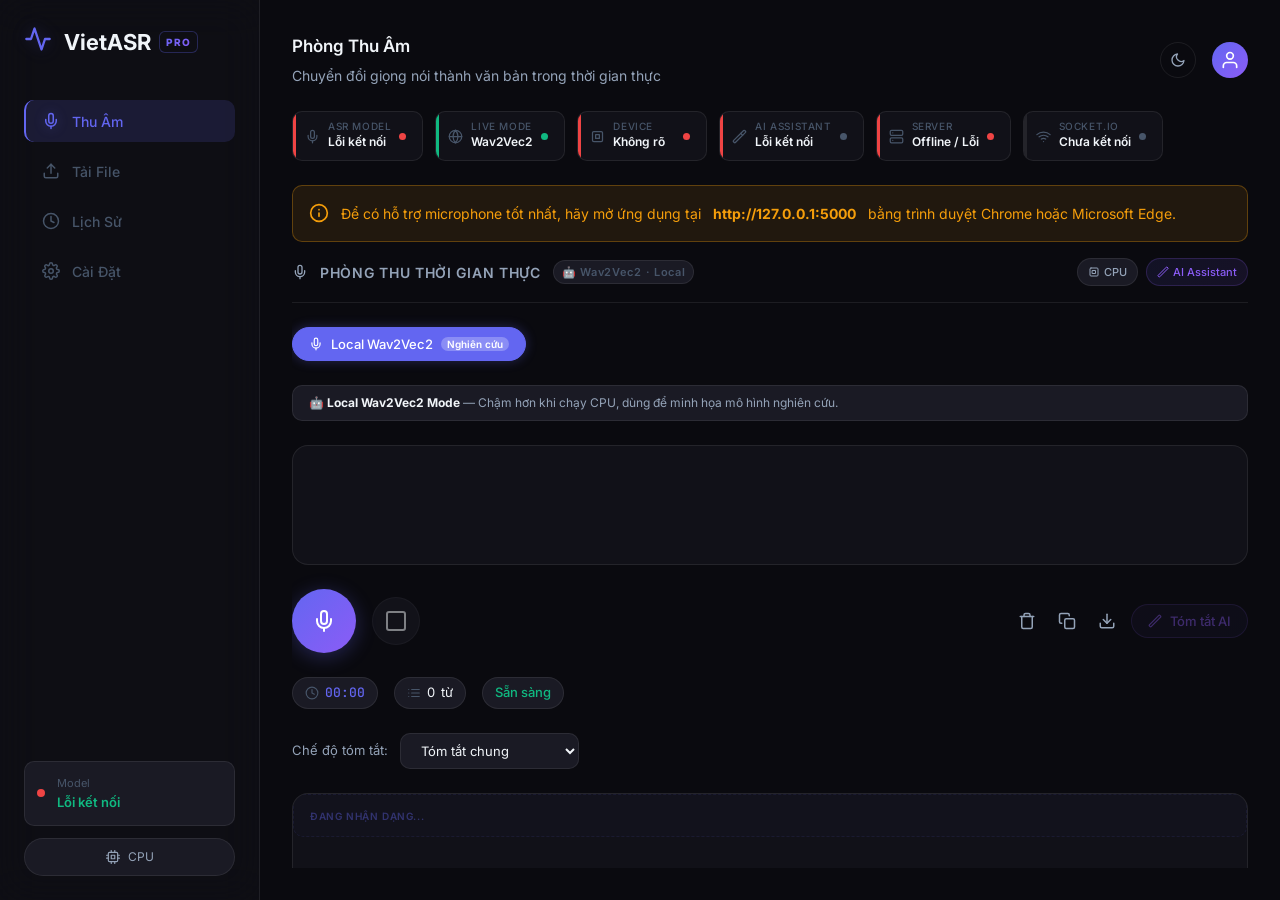
==== commit 22e6d034: "final update v4" ====
--- a/frontend/index.html
+++ b/frontend/index.html
@@ -137,6 +137,17 @@
                 </div>
                 <div class="scard-dot" id="scardServerDot"></div>
             </div>
+            <!-- Card: Socket.IO -->
+            <div class="status-card-item" id="scardSocket">
+                <div class="scard-icon">
+                    <svg viewBox="0 0 24 24" fill="none" stroke="currentColor" stroke-width="2" stroke-linecap="round" stroke-linejoin="round"><path d="M5 12.55a11 11 0 0 1 14.08 0"></path><path d="M1.42 9a16 16 0 0 1 21.16 0"></path><path d="M8.53 16.11a6 6 0 0 1 6.95 0"></path><line x1="12" y1="20" x2="12.01" y2="20"></line></svg>
+                </div>
+                <div class="scard-body">
+                    <span class="scard-label">Socket.IO</span>
+                    <span class="scard-value" id="scardSocketVal">Chưa kết nối</span>
+                </div>
+                <div class="scard-dot" id="scardSocketDot"></div>
+            </div>
         </div>
         <!-- END STATUS CARDS BAR -->
 
@@ -172,12 +183,12 @@
 
                 <!-- UPGRADE 2025: Live Mode Selector -->
                 <div class="live-mode-selector" id="liveModeSelector">
-                    <button class="mode-pill active" id="modeBrowserBtn" data-mode="browser">
+                    <button class="mode-pill" id="modeBrowserBtn" data-mode="browser" hidden>
                         <svg viewBox="0 0 24 24" fill="none" stroke="currentColor" stroke-width="2" stroke-linecap="round" stroke-linejoin="round" width="14" height="14"><circle cx="12" cy="12" r="10"></circle><line x1="2" y1="12" x2="22" y2="12"></line><path d="M12 2a15.3 15.3 0 0 1 4 10 15.3 15.3 0 0 1-4 10 15.3 15.3 0 0 1-4-10 15.3 15.3 0 0 1 4-10z"></path></svg>
                         Browser Live Mode
                         <span class="mode-pill-badge">Mặc định</span>
                     </button>
-                    <button class="mode-pill" id="modeWav2VecBtn" data-mode="wav2vec2">
+                    <button class="mode-pill active" id="modeWav2VecBtn" data-mode="wav2vec2">
                         <svg viewBox="0 0 24 24" fill="none" stroke="currentColor" stroke-width="2" stroke-linecap="round" stroke-linejoin="round" width="14" height="14"><path d="M12 2a3 3 0 0 0-3 3v7a3 3 0 0 0 6 0V5a3 3 0 0 0-3-3Z"></path><path d="M19 10v2a7 7 0 0 1-14 0v-2"></path><line x1="12" y1="19" x2="12" y2="22"></line></svg>
                         Local Wav2Vec2
                         <span class="mode-pill-badge research">Nghiên cứu</span>
@@ -186,7 +197,7 @@
                 <!-- Mode description -->
                 <div class="mode-description" id="modeDescription">
                     <span id="modeDescText">
-                        🌐 <strong>Browser Live Mode</strong> — Nhận dạng nhanh, thời gian thực qua Web Speech API. Phù hợp demo trực tiếp.
+                        🤖 <strong>Local Wav2Vec2 Mode</strong> — Nhận dạng bằng mô hình Wav2Vec2 fine-tuned chạy nội bộ.
                     </span>
                 </div>
 
@@ -359,7 +370,7 @@
 
                     <div class="upload-diarization-controls">
                         <label class="toggle-switch">
-                            <input type="checkbox" id="enableDiarization" checked>
+                            <input type="checkbox" id="enableDiarization">
                             <span class="slider"></span>
                             <span class="label-text">
                                 <svg viewBox="0 0 24 24" fill="none" stroke="currentColor" stroke-width="2" stroke-linecap="round" stroke-linejoin="round"><path d="M17 21v-2a4 4 0 0 0-4-4H5a4 4 0 0 0-4 4v2"></path><circle cx="9" cy="7" r="4"></circle><path d="M23 21v-2a4 4 0 0 0-3-3.87"></path><path d="M16 3.13a4 4 0 0 1 0 7.75"></path></svg>
@@ -535,10 +546,9 @@
                 <div class="setting-group">
                     <label>Chế độ Live mặc định</label>
                     <select id="defaultLiveModeSelect" class="form-select">
-                        <option value="browser">🌐 Browser Live Mode (khuyến nghị)</option>
                         <option value="wav2vec2">🤖 Local Wav2Vec2 (Nghiên cứu)</option>
                     </select>
-                    <small class="setting-note">Browser Live Mode = nhanh, dùng Web Speech API. Wav2Vec2 = mô hình nghiên cứu, chậm hơn trên CPU.</small>
+                    <small class="setting-note">Local Wav2Vec2 dùng mô hình fine-tuned chạy nội bộ trên server.</small>
                 </div>
 
                 <div class="setting-group">
@@ -626,7 +636,7 @@
 <!-- ===== TOAST ===== -->
 <div id="toastContainer" class="toast-container"></div>
 
-<script src="https://cdn.socket.io/4.7.2/socket.io.min.js"></script>
+<script src="./js/socket.io.min.js"></script>
 <script src="./js/speaker_profile.js"></script>
 <script>
     // Set this to your Render backend URL after deployment
@@ -635,4 +645,4 @@
   </script>
 <script src="./js/main.js"></script>
 </body>
-</html>+</html>
